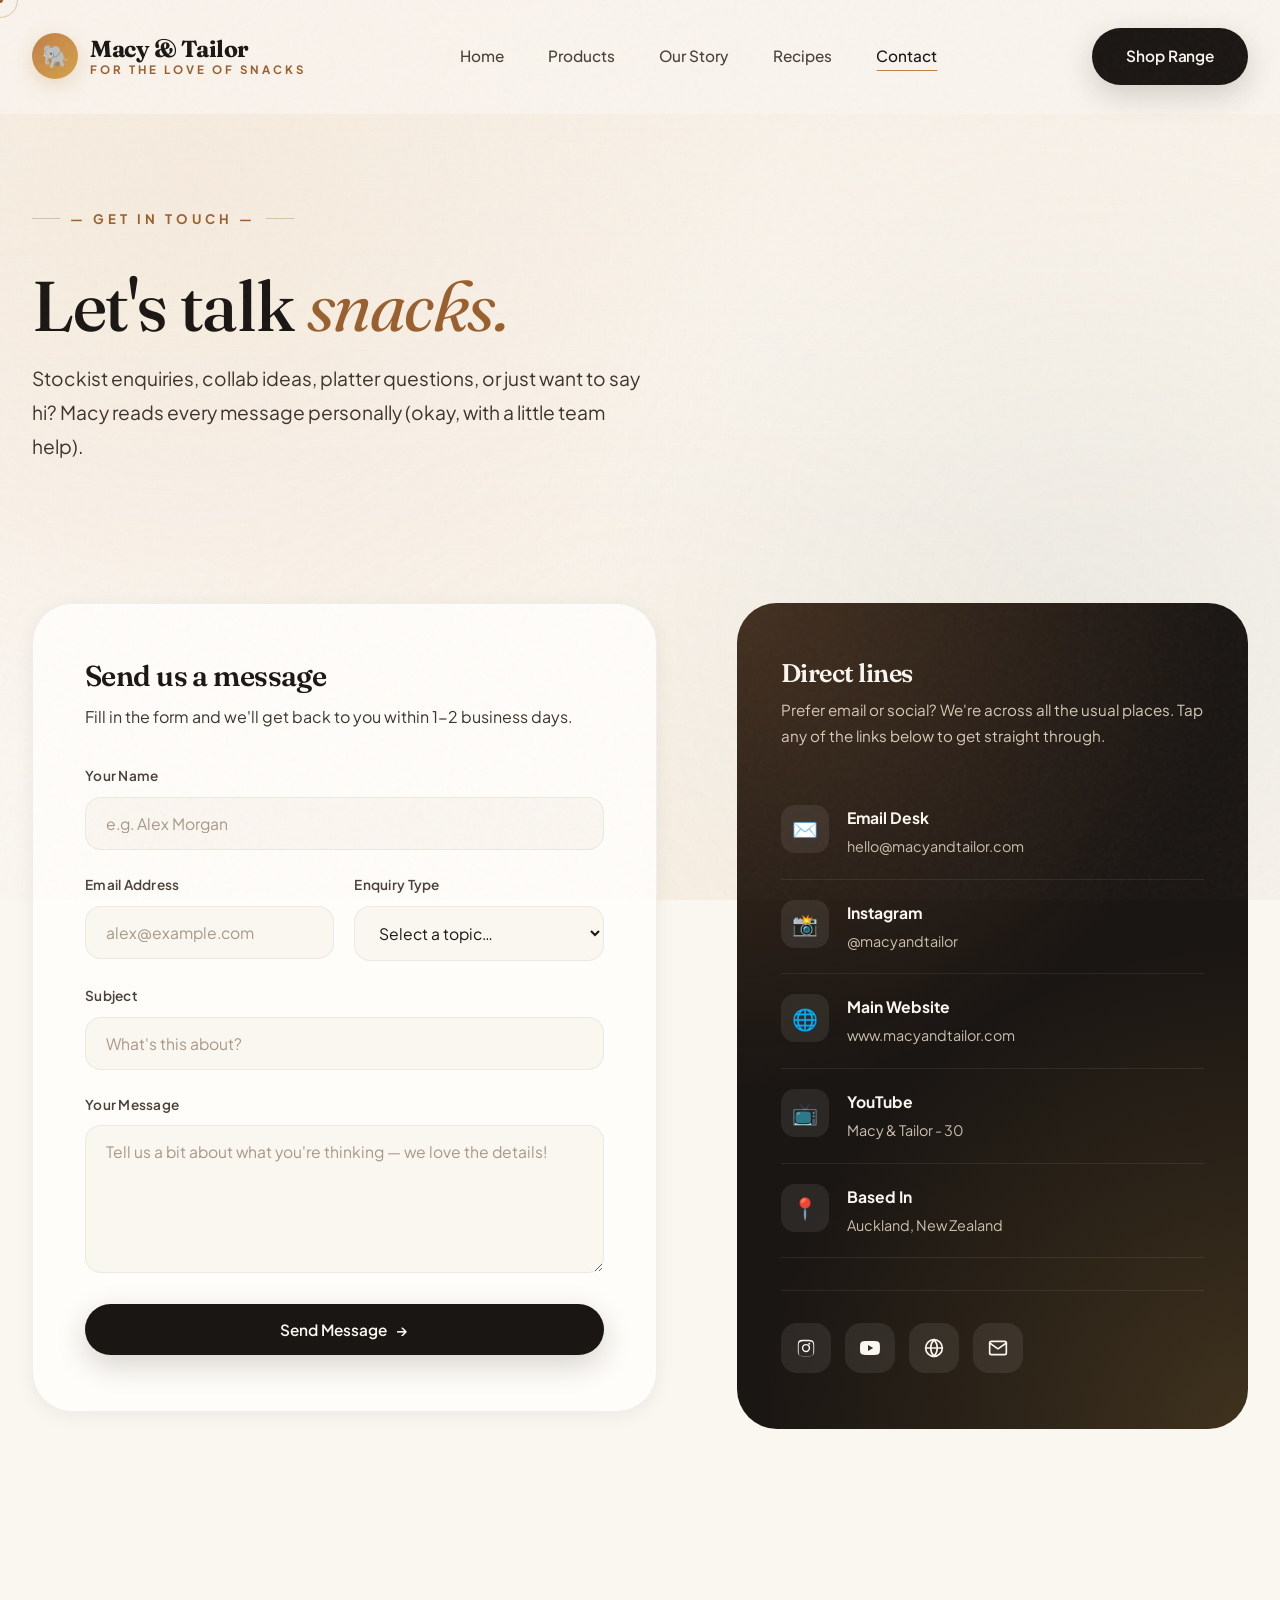
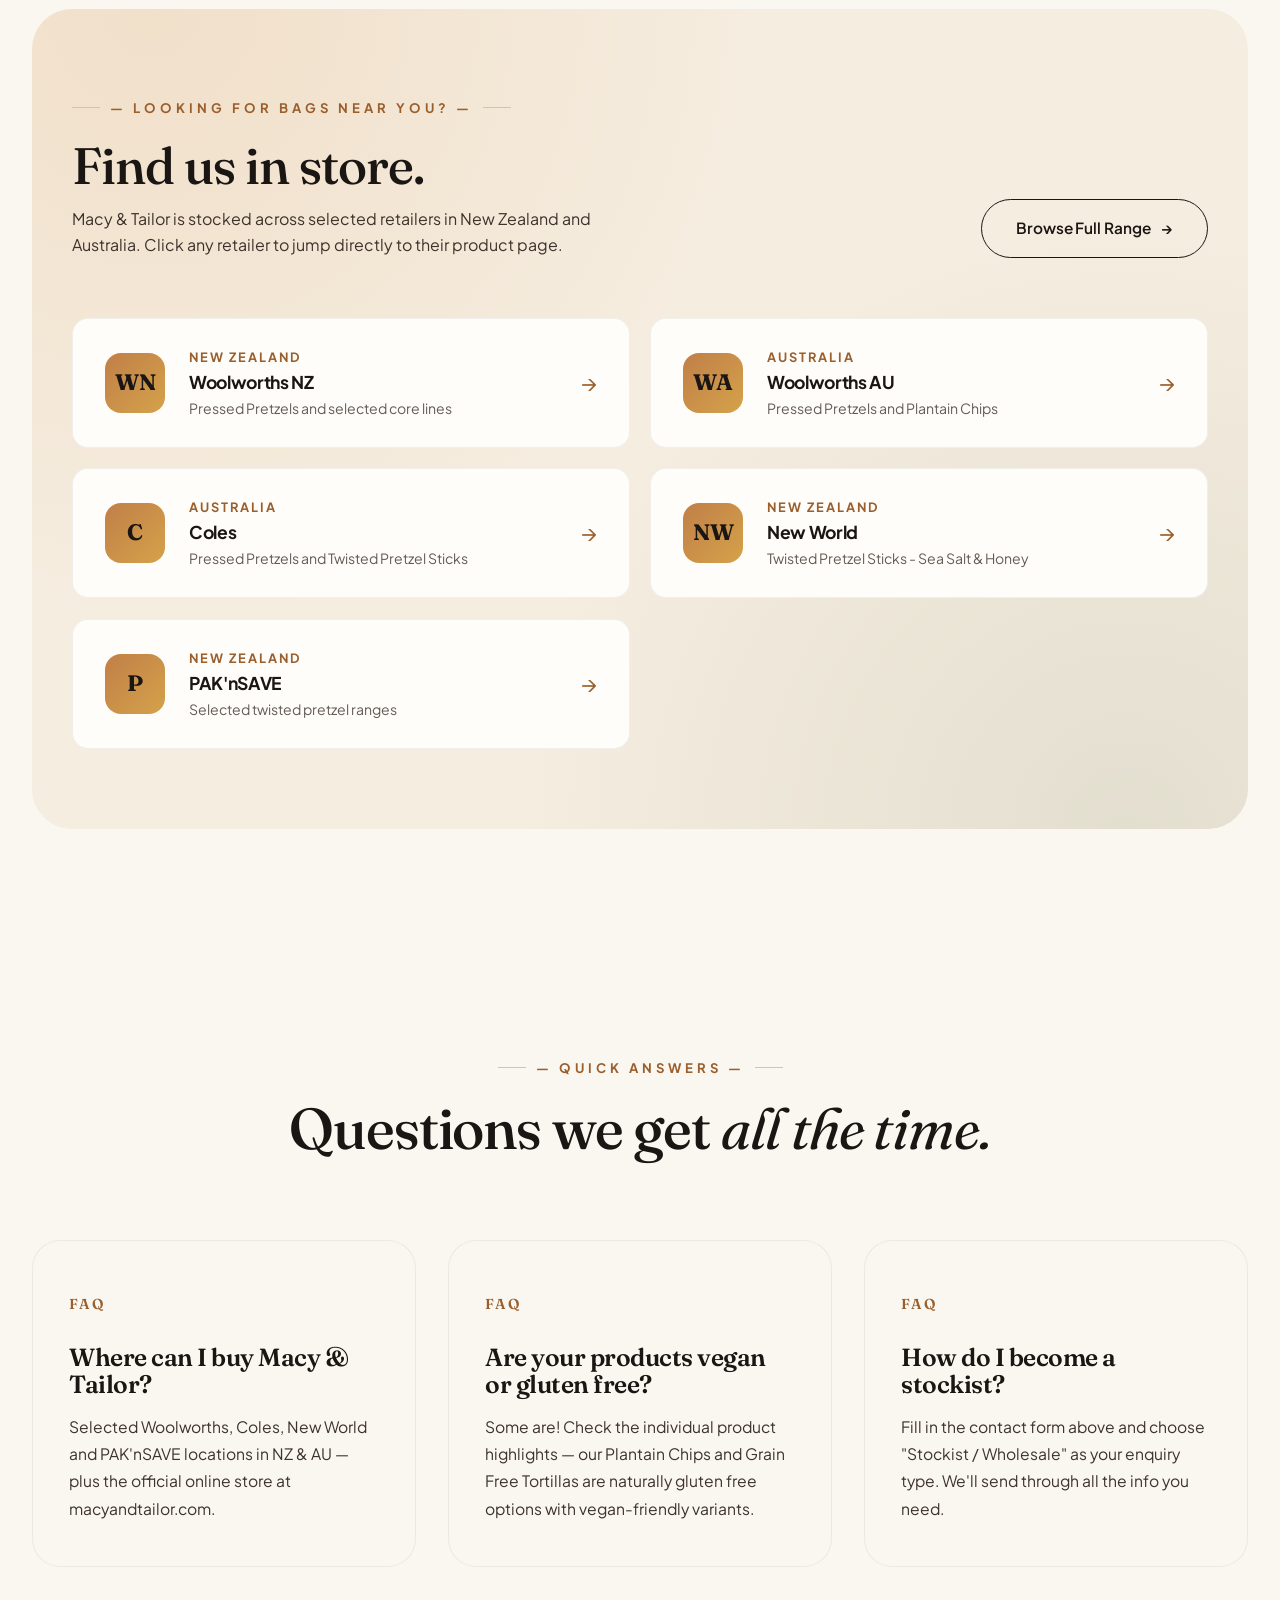
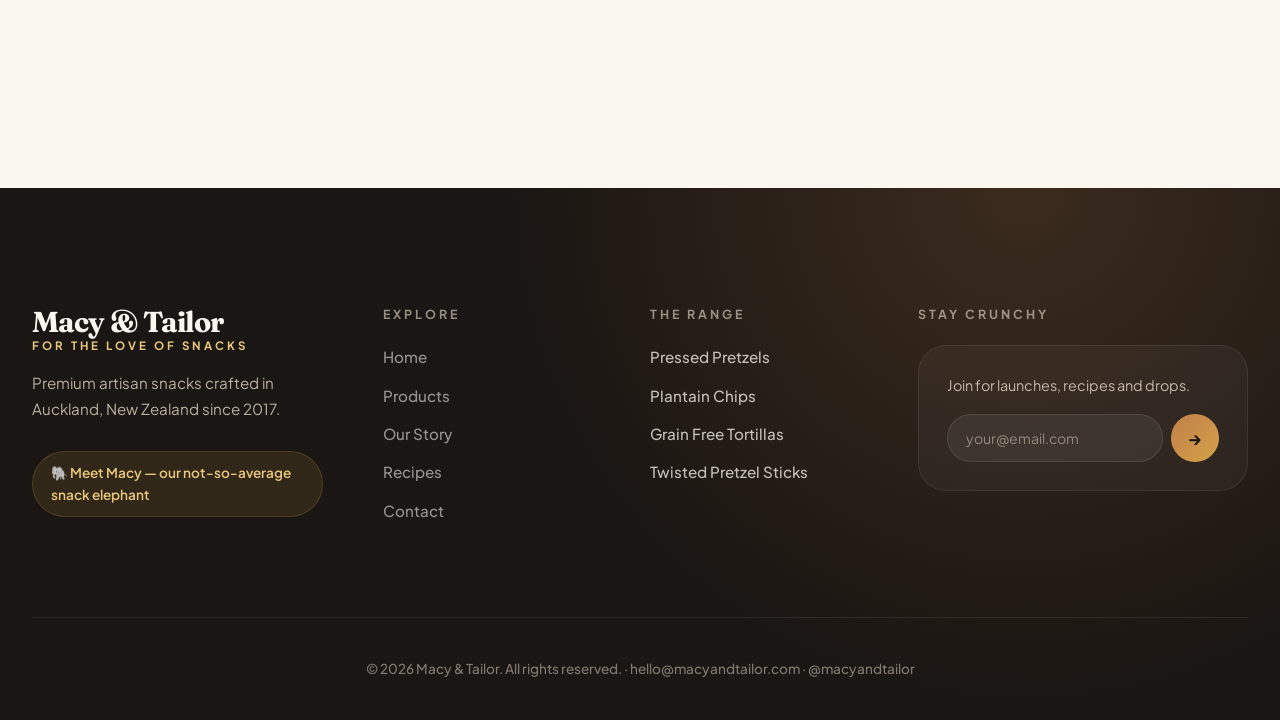
==== contact.html @ 3601b120 "Initial commit: Macy & Tailor website with video sections and mobile responsiveness" ====
<!DOCTYPE html>
<html lang="en">
<head>
  <meta charset="UTF-8">
  <meta name="viewport" content="width=device-width, initial-scale=1.0">
  <title>Contact | Macy & Tailor</title>
  <meta name="description" content="Get in touch with the Macy & Tailor team — enquiries, stockists, collaborations, platters and snack love. hello@macyandtailor.com">
  <link rel="stylesheet" href="index.css">
  <link rel="icon" type="image/svg+xml" href="data:image/svg+xml,%3Csvg xmlns='http://www.w3.org/2000/svg' viewBox='0 0 100 100'%3E%3Ctext y='.9em' font-size='90'%3E🐘%3C/text%3E%3C/svg%3E">
</head>
<body>

  <div class="cursor-dot"></div>
  <div class="cursor-ring"></div>
  <div class="noise-overlay"></div>
  <div class="page-transition-overlay"></div>

  <script src="site-config.js"></script>

  <header>
    <div class="container nav-wrapper">
      <a href="index.html" class="logo-container">
        <div class="logo-mark">🐘</div>
        <div class="brand-name">
          Macy & Tailor
          <span>For the Love of Snacks</span>
        </div>
      </a>
      <ul class="nav-links" id="nav-links">
        <li><a href="index.html">Home</a></li>
        <li><a href="services.html">Products</a></li>
        <li><a href="experience.html">Our Story</a></li>
        <li><a href="gallery.html">Recipes</a></li>
        <li><a href="contact.html" class="active">Contact</a></li>
      </ul>
      <div style="display: flex; gap: 12px; align-items: center;">
        <a href="services.html" class="btn btn-primary">Shop Range</a>
        <button class="mobile-menu-toggle" id="menu-toggle" aria-label="Toggle menu">☰</button>
      </div>
    </div>
  </header>

  <section class="page-banner">
    <div class="container reveal">
      <div class="section-label">— Get in Touch —</div>
      <h1 style="margin-top: 18px;">Let's talk <span class="italic">snacks.</span></h1>
      <p>Stockist enquiries, collab ideas, platter questions, or just want to say hi? Macy reads every message personally (okay, with a little team help).</p>
    </div>
  </section>

  <section class="section" style="padding-top: 40px;">
    <div class="container">
      <div class="contact-grid">
        <!-- Contact Form -->
        <div class="contact-form-wrap reveal">
          <h3>Send us a message</h3>
          <p>Fill in the form and we'll get back to you within 1-2 business days.</p>
          <form id="contact-form" onsubmit="event.preventDefault(); alert('Thanks for reaching out — the Macy & Tailor team will be in touch soon! 🥨'); this.reset();">
            <div class="form-group">
              <label for="c-name">Your Name</label>
              <input type="text" id="c-name" class="form-control" placeholder="e.g. Alex Morgan" required>
            </div>
            <div class="form-row-2col" style="display: grid; grid-template-columns: 1fr 1fr; gap: 20px;">
              <div class="form-group">
                <label for="c-email">Email Address</label>
                <input type="email" id="c-email" class="form-control" placeholder="alex@example.com" required>
              </div>
              <div class="form-group">
                <label for="c-type">Enquiry Type</label>
                <select id="c-type" class="form-control" required>
                  <option value="">Select a topic…</option>
                  <option>General Enquiry</option>
                  <option>Stockist / Wholesale</option>
                  <option>Collaboration & Press</option>
                  <option>Recipe / Content Idea</option>
                  <option>Customer Feedback</option>
                </select>
              </div>
            </div>
            <div class="form-group">
              <label for="c-subject">Subject</label>
              <input type="text" id="c-subject" class="form-control" placeholder="What's this about?">
            </div>
            <div class="form-group">
              <label for="c-message">Your Message</label>
              <textarea id="c-message" class="form-control" rows="6" placeholder="Tell us a bit about what you're thinking — we love the details!"></textarea>
            </div>
            <button type="submit" class="btn btn-primary" style="width: 100%;">
              Send Message
              <span>→</span>
            </button>
          </form>
        </div>

        <!-- Contact Info Card -->
        <div class="contact-info-card reveal reveal-delay-2">
          <h3>Direct lines</h3>
          <p>Prefer email or social? We're across all the usual places. Tap any of the links below to get straight through.</p>

          <div class="info-item">
            <div class="info-icon">✉️</div>
            <div class="info-content">
              <strong>Email Desk</strong>
              <a id="email-link" href="">hello@macyandtailor.com</a>
            </div>
          </div>

          <div class="info-item">
            <div class="info-icon">📸</div>
            <div class="info-content">
              <strong>Instagram</strong>
              <a id="ig-link-2" target="_blank" rel="noopener" href="">@macyandtailor</a>
            </div>
          </div>

          <div class="info-item">
            <div class="info-icon">🌐</div>
            <div class="info-content">
              <strong>Main Website</strong>
              <a id="web-link" target="_blank" rel="noopener" href="">www.macyandtailor.com</a>
            </div>
          </div>

          <div class="info-item">
            <div class="info-icon">📺</div>
            <div class="info-content">
              <strong>YouTube</strong>
              <a id="yt-link" target="_blank" rel="noopener" href="">Macy & Tailor - 30</a>
            </div>
          </div>

          <div class="info-item">
            <div class="info-icon">📍</div>
            <div class="info-content">
              <strong>Based In</strong>
              <span id="location-val">Auckland, New Zealand</span>
            </div>
          </div>

          <div class="social-links">
            <a id="ig-social" target="_blank" rel="noopener" href="" class="social-link" aria-label="Instagram">
              <svg width="20" height="20" viewBox="0 0 24 24" fill="currentColor"><path d="M12 2.2c3.2 0 3.6 0 4.85.07 3.25.15 4.77 1.69 4.92 4.92.06 1.25.07 1.65.07 4.85s0 3.6-.07 4.85c-.15 3.23-1.66 4.77-4.92 4.92-1.25.06-1.65.07-4.85.07s-3.6 0-4.85-.07c-3.26-.15-4.77-1.7-4.92-4.92C2.2 15.6 2.2 15.2 2.2 12s0-3.6.07-4.85c.15-3.23 1.66-4.77 4.92-4.92C8.4 2.2 8.8 2.2 12 2.2zm0 1.8c-3.15 0-3.5.01-4.75.07-2.68.13-3.85 1.29-3.98 3.98C3.2 9.3 3.2 9.65 3.2 12.8c0 3.15.01 3.5.07 4.75.13 2.69 1.3 3.85 3.98 3.98 1.25.06 1.6.07 4.75.07 3.15 0 3.5-.01 4.75-.07 2.68-.13 3.85-1.29 3.98-3.98.06-1.25.07-1.6.07-4.75s-.01-3.5-.07-4.75c-.13-2.69-1.3-3.85-3.98-3.98C15.5 4 15.15 4 12 4zm0 3.05a4.95 4.95 0 1 1 0 9.9 4.95 4.95 0 0 1 0-9.9zm0 8.15a3.2 3.2 0 1 0 0-6.4 3.2 3.2 0 0 0 0 6.4zm5.1-8.32a1.15 1.15 0 1 1-2.3 0 1.15 1.15 0 0 1 2.3 0z"/></svg>
            </a>
            <a id="yt-social" target="_blank" rel="noopener" href="" class="social-link" aria-label="YouTube">
              <svg width="20" height="20" viewBox="0 0 24 24" fill="currentColor"><path d="M23.5 6.2a3 3 0 0 0-2.1-2.1C19.5 3.5 12 3.5 12 3.5s-7.5 0-9.4.6A3 3 0 0 0 .5 6.2C0 8.1 0 12 0 12s0 3.9.5 5.8a3 3 0 0 0 2.1 2.1C4.5 20.5 12 20.5 12 20.5s7.5 0 9.4-.6a3 3 0 0 0 2.1-2.1c.5-1.9.5-5.8.5-5.8s0-3.9-.5-5.8zM9.6 15.6V8.4l6.2 3.6-6.2 3.6z"/></svg>
            </a>
            <a id="web-social" target="_blank" rel="noopener" href="" class="social-link" aria-label="Website">
              <svg width="20" height="20" viewBox="0 0 24 24" fill="none" stroke="currentColor" stroke-width="2" stroke-linecap="round" stroke-linejoin="round"><circle cx="12" cy="12" r="10"/><path d="M2 12h20"/><path d="M12 2a15.3 15.3 0 0 1 4 10 15.3 15.3 0 0 1-4 10 15.3 15.3 0 0 1-4-10 15.3 15.3 0 0 1 4-10z"/></svg>
            </a>
            <a id="email-social" href="" class="social-link" aria-label="Email">
              <svg width="20" height="20" viewBox="0 0 24 24" fill="none" stroke="currentColor" stroke-width="2" stroke-linecap="round" stroke-linejoin="round"><path d="M4 4h16c1.1 0 2 .9 2 2v12c0 1.1-.9 2-2 2H4c-1.1 0-2-.9-2-2V6c0-1.1.9-2 2-2z"/><polyline points="22,6 12,13 2,6"/></svg>
            </a>
          </div>
        </div>
      </div>
    </div>
  </section>

  <!-- Stockists Section -->
  <section class="section" style="padding-top: 40px;">
    <div class="container">
      <div class="products-shell">
        <div class="products-header">
          <div class="reveal">
            <div class="section-label">— Looking for bags near you? —</div>
            <h2>Find us in store.</h2>
            <p style="margin-top: 12px; color: var(--text-body); max-width: 520px;">
              Macy & Tailor is stocked across selected retailers in New Zealand and Australia.
              Click any retailer to jump directly to their product page.
            </p>
          </div>
          <div class="reveal reveal-delay-2">
            <a href="services.html" class="btn btn-secondary">Browse Full Range <span>→</span></a>
          </div>
        </div>
        <div class="stockists-grid" id="contact-stockists" style="grid-template-columns: repeat(2, 1fr);"></div>
      </div>
    </div>
  </section>

  <!-- FAQ Teaser -->
  <section class="section" style="padding-top: 80px;">
    <div class="container">
      <div class="section-header reveal">
        <div class="section-label">— Quick Answers —</div>
        <h2>Questions we get <span class="italic">all the time.</span></h2>
      </div>
      <div class="values-grid">
        <div class="value-card reveal">
          <div class="value-num">FAQ</div>
          <h3>Where can I buy Macy & Tailor?</h3>
          <p>Selected Woolworths, Coles, New World and PAK'nSAVE locations in NZ & AU — plus the official online store at macyandtailor.com.</p>
        </div>
        <div class="value-card reveal reveal-delay-1">
          <div class="value-num">FAQ</div>
          <h3>Are your products vegan or gluten free?</h3>
          <p>Some are! Check the individual product highlights — our Plantain Chips and Grain Free Tortillas are naturally gluten free options with vegan-friendly variants.</p>
        </div>
        <div class="value-card reveal reveal-delay-2">
          <div class="value-num">FAQ</div>
          <h3>How do I become a stockist?</h3>
          <p>Fill in the contact form above and choose "Stockist / Wholesale" as your enquiry type. We'll send through all the info you need.</p>
        </div>
      </div>
    </div>
  </section>

  <!-- Footer -->
  <footer>
    <div class="container">
      <div class="footer-grid">
        <div class="footer-brand">
          <div class="brand-name">Macy & Tailor<span>For the Love of Snacks</span></div>
          <p>Premium artisan snacks crafted in Auckland, New Zealand since 2017.</p>
          <div class="footer-mascot">🐘 Meet Macy — our not-so-average snack elephant</div>
        </div>
        <div class="footer-col">
          <h5>Explore</h5>
          <ul class="footer-links">
            <li><a href="index.html">Home</a></li>
            <li><a href="services.html">Products</a></li>
            <li><a href="experience.html">Our Story</a></li>
            <li><a href="gallery.html">Recipes</a></li>
            <li><a href="contact.html">Contact</a></li>
          </ul>
        </div>
        <div class="footer-col">
          <h5>The Range</h5>
          <ul class="footer-links">
            <li>Pressed Pretzels</li><li>Plantain Chips</li><li>Grain Free Tortillas</li><li>Twisted Pretzel Sticks</li>
          </ul>
        </div>
        <div class="footer-col">
          <h5>Stay Crunchy</h5>
          <div class="newsletter-box">
            <p>Join for launches, recipes and drops.</p>
            <form class="newsletter-form" onsubmit="event.preventDefault(); this.querySelector('.newsletter-input').value=''; alert('Thanks! You are on the list 🥨');">
              <input type="email" class="newsletter-input" placeholder="your@email.com" required>
              <button type="submit" class="newsletter-btn">→</button>
            </form>
          </div>
        </div>
      </div>
      <div class="copyright">© 2026 Macy & Tailor. All rights reserved. · hello@macyandtailor.com · @macyandtailor</div>
    </div>
  </footer>

  <script src="app.js"></script>
  <script src="animations.js"></script>
  <script>
    const C = window.SITE_CONFIG;
    document.getElementById('email-link').href = C.contact.emailLink;
    document.getElementById('email-link').textContent = C.contact.email;
    document.getElementById('email-social').href = C.contact.emailLink;
    document.getElementById('ig-link-2').href = C.contact.instagramLink;
    document.getElementById('ig-link-2').textContent = C.contact.instagramHandle;
    document.getElementById('ig-social').href = C.contact.instagramLink;
    document.getElementById('web-link').href = C.contact.websiteLink;
    document.getElementById('web-link').textContent = C.contact.website;
    document.getElementById('web-social').href = C.contact.websiteLink;
    document.getElementById('yt-link').href = C.contact.youtubeLink;
    document.getElementById('yt-link').textContent = C.contact.youtubeLabel;
    document.getElementById('yt-social').href = C.contact.youtubeLink;
    document.getElementById('location-val').textContent = C.location;

    // CONTACT STOCKISTS
    const cs = document.getElementById('contact-stockists');
    C.stockists.forEach((s, i) => {
      const initials = s.name.split(' ').map(w => w[0]).slice(0, 2).join('');
      cs.insertAdjacentHTML('beforeend', `
        <a href="${s.link}" target="_blank" rel="noopener" class="stockist-card reveal reveal-delay-${(i % 2) + 1}" style="background: #fffdf9; border-color: var(--border-light);">
          <div class="stockist-logo">${initials}</div>
          <div class="stockist-info">
            <div class="stockist-region" style="color: var(--caramel-deep);">${s.region}</div>
            <h4 style="color: var(--charcoal);">${s.name}</h4>
            <div class="stockist-note" style="color: var(--text-body);">${s.note}</div>
          </div>
          <span class="stockist-arrow" style="color: var(--caramel-deep);">→</span>
        </a>
      `);
    });
  </script>
</body>
</html>
---- index.css ----
@import url('https://fonts.googleapis.com/css2?family=Plus+Jakarta+Sans:wght@300;400;500;600;700;800;900&family=Fraunces:ital,opsz,wght@0,9..144,400;0,9..144,500;0,9..144,600;0,9..144,700;0,9..144,800;0,9..144,900;1,9..144,400;1,9..144,500;1,9..144,600&display=swap');

:root {
  --cream: #FAF6F0;
  --cream-warm: #F5EDE0;
  --sand: #E8DCC8;
  --sand-deep: #D4C4A8;
  --charcoal: #1A1613;
  --charcoal-soft: #2C2520;
  --charcoal-muted: #4A4038;
  --caramel: #C17F48;
  --caramel-deep: #9A5F2D;
  --caramel-light: #E5A96E;
  --gold: #D4A24A;
  --gold-soft: #E9C67A;
  --rust: #B35C2E;
  --sage: #7A8B6D;
  --sage-light: #A8B89C;
  --text-main: #1A1613;
  --text-body: #3D332C;
  --text-muted: #7A6B5D;
  --text-light: #A89988;
  --border: rgba(26, 22, 19, 0.1);
  --border-light: rgba(26, 22, 19, 0.06);
  --shadow-soft: 0 4px 20px rgba(26, 22, 19, 0.06);
  --shadow-medium: 0 20px 60px rgba(26, 22, 19, 0.1);
  --shadow-large: 0 40px 100px rgba(26, 22, 19, 0.15);
  --radius-sm: 8px;
  --radius-md: 16px;
  --radius-lg: 28px;
  --radius-xl: 40px;
  --transition-quick: all 0.3s cubic-bezier(0.16, 1, 0.3, 1);
  --transition-smooth: all 0.6s cubic-bezier(0.16, 1, 0.3, 1);
  --transition-slow: all 1s cubic-bezier(0.16, 1, 0.3, 1);
}

* {
  margin: 0;
  padding: 0;
  box-sizing: border-box;
  font-family: 'Plus Jakarta Sans', sans-serif;
  -webkit-font-smoothing: antialiased;
  -moz-osx-font-smoothing: grayscale;
}

html {
  scroll-behavior: smooth;
}

body {
  background-color: var(--cream);
  color: var(--text-main);
  line-height: 1.6;
  overflow-x: hidden;
  cursor: default;
}

body::before {
  content: '';
  position: fixed;
  top: 0;
  left: 0;
  width: 100%;
  height: 100%;
  background-image:
    radial-gradient(circle at 15% 20%, rgba(225, 169, 110, 0.15) 0%, transparent 45%),
    radial-gradient(circle at 85% 70%, rgba(122, 139, 109, 0.1) 0%, transparent 40%),
    radial-gradient(circle at 50% 100%, rgba(212, 162, 74, 0.08) 0%, transparent 50%);
  pointer-events: none;
  z-index: 0;
}

h1, h2, h3, h4, h5, .display-font {
  font-family: 'Fraunces', serif;
  font-weight: 600;
  letter-spacing: -0.02em;
  line-height: 1.1;
  color: var(--charcoal);
}

.italic {
  font-style: italic;
  font-family: 'Fraunces', serif;
  font-weight: 400;
}

/* Custom Cursor */
.cursor-dot,
.cursor-ring {
  position: fixed;
  top: 0;
  left: 0;
  pointer-events: none;
  z-index: 9999;
  border-radius: 50%;
  transform: translate(-50%, -50%);
}

.cursor-dot {
  width: 6px;
  height: 6px;
  background: var(--caramel-deep);
  transition: transform 0.15s ease-out, width 0.2s, height 0.2s, opacity 0.2s;
}

.cursor-ring {
  width: 36px;
  height: 36px;
  border: 1.5px solid rgba(193, 127, 72, 0.4);
  transition: transform 0.25s cubic-bezier(0.16, 1, 0.3, 1), width 0.3s, height 0.3s, border-color 0.3s, background 0.3s;
}

.cursor-ring.hovering {
  width: 60px;
  height: 60px;
  border-color: var(--caramel);
  background: rgba(193, 127, 72, 0.08);
}

.cursor-dot.hovering {
  width: 0;
  height: 0;
  opacity: 0;
}

.cursor-ring.pressing {
  width: 26px;
  height: 26px;
  border-color: var(--caramel-deep);
  background: rgba(154, 95, 45, 0.18);
  transform: translate(-50%, -50%) scale(0.85);
}

/* Noise Texture Overlay */
.noise-overlay {
  position: fixed;
  top: 0;
  left: 0;
  width: 100%;
  height: 100%;
  pointer-events: none;
  z-index: 9998;
  opacity: 0.035;
  background-image: url("data:image/svg+xml,%3Csvg viewBox='0 0 200 200' xmlns='http://www.w3.org/2000/svg'%3E%3Cfilter id='n'%3E%3CfeTurbulence type='fractalNoise' baseFrequency='0.9' numOctaves='3' stitchTiles='stitch'/%3E%3C/filter%3E%3Crect width='100%25' height='100%25' filter='url(%23n)'/%3E%3C/svg%3E");
}

/* Grain animation on scroll background */
.grain-bg {
  position: fixed;
  inset: 0;
  z-index: 0;
  pointer-events: none;
  opacity: 0.04;
}

/* Container */
.container {
  max-width: 1320px;
  margin: 0 auto;
  padding: 0 32px;
  position: relative;
  z-index: 2;
}

/* Page Transition Overlay */
.page-transition-overlay {
  position: fixed;
  inset: 0;
  background: var(--charcoal);
  z-index: 10000;
  transform: translateY(0);
  transition: transform 0.55s cubic-bezier(0.76, 0, 0.24, 1);
  transform-origin: bottom;
  pointer-events: none;
}

body.page-loaded .page-transition-overlay {
  transform: translateY(-100%);
}

/* ========== HEADER & NAV ========== */
header {
  position: fixed;
  top: 0;
  left: 0;
  width: 100%;
  z-index: 1000;
  transition: var(--transition-smooth);
  padding: 28px 0;
  background: rgba(250, 246, 240, 0.72);
  backdrop-filter: blur(20px);
  -webkit-backdrop-filter: blur(20px);
  border-bottom: 1px solid transparent;
}

header.scrolled {
  padding: 16px 0;
  background: rgba(250, 246, 240, 0.92);
  border-bottom: 1px solid var(--border-light);
  box-shadow: 0 10px 40px rgba(26, 22, 19, 0.06);
}

.nav-wrapper {
  display: flex;
  justify-content: space-between;
  align-items: center;
}

.logo-container {
  display: flex;
  align-items: center;
  gap: 12px;
  text-decoration: none;
  position: relative;
}

.logo-mark {
  width: 46px;
  height: 46px;
  border-radius: 50%;
  background: linear-gradient(135deg, var(--caramel) 0%, var(--gold) 100%);
  display: flex;
  align-items: center;
  justify-content: center;
  font-size: 22px;
  font-weight: 800;
  color: var(--cream);
  font-family: 'Fraunces', serif;
  box-shadow: 0 6px 20px rgba(193, 127, 72, 0.25);
  transition: var(--transition-smooth);
  position: relative;
  overflow: hidden;
}

.logo-mark::after {
  content: '';
  position: absolute;
  inset: 0;
  background: linear-gradient(135deg, transparent 0%, rgba(255,255,255,0.3) 50%, transparent 100%);
  transform: translateX(-100%);
  transition: transform 0.6s ease;
}

.logo-container:hover .logo-mark {
  transform: rotate(-8deg) scale(1.08);
  box-shadow: 0 10px 30px rgba(193, 127, 72, 0.35);
}

.logo-container:hover .logo-mark::after {
  transform: translateX(100%);
}

.brand-name {
  font-family: 'Fraunces', serif;
  font-size: 1.45rem;
  font-weight: 700;
  color: var(--charcoal);
  line-height: 1;
  letter-spacing: -0.02em;
}

.brand-name span {
  display: block;
  font-size: 0.72rem;
  font-weight: 700;
  letter-spacing: 3px;
  text-transform: uppercase;
  color: var(--caramel-deep);
  font-family: 'Plus Jakarta Sans', sans-serif;
  margin-top: 4px;
}

.nav-links {
  display: flex;
  gap: 44px;
  list-style: none;
  align-items: center;
}

.nav-links a {
  text-decoration: none;
  color: var(--charcoal-muted);
  font-weight: 500;
  font-size: 0.96rem;
  position: relative;
  transition: var(--transition-quick);
  padding: 8px 0;
}

.nav-links a::before {
  content: '';
  position: absolute;
  bottom: 2px;
  left: 50%;
  transform: translateX(-50%);
  width: 0;
  height: 1.5px;
  background: var(--caramel);
  transition: var(--transition-smooth);
  border-radius: 2px;
}

.nav-links a:hover, .nav-links a.active {
  color: var(--charcoal);
}

.nav-links a:hover::before, .nav-links a.active::before {
  width: 100%;
}

.mobile-menu-toggle {
  display: none;
  background: none;
  border: none;
  font-size: 1.6rem;
  cursor: pointer;
  color: var(--charcoal);
  padding: 8px;
  width: 44px;
  height: 44px;
  align-items: center;
  justify-content: center;
  border-radius: 12px;
  transition: var(--transition-quick);
}

.mobile-menu-toggle:hover {
  background: var(--cream-warm);
}

/* ========== BUTTONS ========== */
.btn {
  display: inline-flex;
  align-items: center;
  justify-content: center;
  gap: 10px;
  padding: 16px 34px;
  font-weight: 600;
  border-radius: 100px;
  cursor: pointer;
  border: none;
  transition: var(--transition-smooth);
  text-decoration: none;
  font-size: 0.96rem;
  position: relative;
  overflow: hidden;
  letter-spacing: -0.005em;
  will-change: transform;
}

.btn-primary {
  background: var(--charcoal);
  color: var(--cream);
  box-shadow: 0 10px 30px rgba(26, 22, 19, 0.18);
}

.btn-primary::before {
  content: '';
  position: absolute;
  inset: 0;
  background: linear-gradient(135deg, var(--caramel-deep) 0%, var(--caramel) 100%);
  opacity: 0;
  transition: opacity 0.4s ease;
}

.btn-primary > * {
  position: relative;
  z-index: 1;
}

.btn-primary:hover {
  transform: translateY(-3px);
  box-shadow: 0 16px 44px rgba(154, 95, 45, 0.25);
}

.btn-primary:hover::before {
  opacity: 1;
}

.btn-secondary {
  background: transparent;
  color: var(--charcoal);
  border: 1.5px solid var(--charcoal);
}

.btn-secondary:hover {
  background: var(--charcoal);
  color: var(--cream);
  transform: translateY(-3px);
  box-shadow: 0 16px 44px rgba(26, 22, 19, 0.15);
}

.btn-ghost {
  background: transparent;
  color: var(--charcoal);
  padding: 16px 20px;
}

.btn-ghost:hover {
  color: var(--caramel-deep);
  transform: translateX(4px);
}

.btn-ghost svg {
  transition: var(--transition-smooth);
}

.btn-ghost:hover svg {
  transform: translateX(6px);
}

/* ========== HERO SECTION ========== */
.hero {
  padding: 180px 0 100px;
  min-height: 100vh;
  display: flex;
  align-items: center;
  position: relative;
  z-index: 2;
  overflow: hidden;
}

.hero-grid {
  display: grid;
  grid-template-columns: 1.05fr 0.95fr;
  gap: 80px;
  align-items: center;
}

.eyebrow {
  display: inline-flex;
  align-items: center;
  gap: 10px;
  padding: 8px 20px 8px 10px;
  background: var(--cream-warm);
  color: var(--caramel-deep);
  border-radius: 100px;
  font-size: 0.82rem;
  font-weight: 600;
  margin-bottom: 32px;
  border: 1px solid rgba(193, 127, 72, 0.15);
  letter-spacing: 0.02em;
}

.eyebrow::before {
  content: '🥨';
  width: 26px;
  height: 26px;
  border-radius: 50%;
  background: linear-gradient(135deg, var(--caramel), var(--gold));
  display: flex;
  align-items: center;
  justify-content: center;
  color: var(--cream);
  font-size: 12px;
  flex-shrink: 0;
}

.hero-title {
  font-size: clamp(3rem, 6.2vw, 5.2rem);
  line-height: 1.03;
  font-weight: 500;
  margin-bottom: 28px;
  color: var(--charcoal);
}

.hero-title .word {
  display: inline-block;
  opacity: 0;
  transform: translateY(60%);
  transition: opacity 0.9s cubic-bezier(0.16, 1, 0.3, 1), transform 0.9s cubic-bezier(0.16, 1, 0.3, 1);
}

.hero-title .word.in,
.hero-title.revealed .word {
  opacity: 1;
  transform: translateY(0);
}

.hero-title .highlight {
  font-style: italic;
  font-weight: 400;
  color: var(--caramel-deep);
  position: relative;
  display: inline-block;
}

.hero-title .highlight::after {
  content: '';
  position: absolute;
  bottom: 4px;
  left: 0;
  width: 100%;
  height: 10px;
  background: linear-gradient(180deg, transparent 40%, rgba(212, 162, 74, 0.35) 40%);
  z-index: -1;
  border-radius: 4px;
}

.hero-desc {
  font-size: 1.15rem;
  color: var(--text-body);
  margin-bottom: 44px;
  max-width: 520px;
  line-height: 1.7;
  opacity: 0;
  transform: translateY(30px);
  transition: opacity 0.8s cubic-bezier(0.16, 1, 0.3, 1) 0.6s, transform 0.8s cubic-bezier(0.16, 1, 0.3, 1) 0.6s;
}

.hero-content.revealed .hero-desc {
  opacity: 1;
  transform: translateY(0);
}

.hero-cta-group {
  display: flex;
  gap: 16px;
  flex-wrap: wrap;
  margin-bottom: 56px;
  opacity: 0;
  transform: translateY(30px);
  transition: opacity 0.8s cubic-bezier(0.16, 1, 0.3, 1) 0.8s, transform 0.8s cubic-bezier(0.16, 1, 0.3, 1) 0.8s;
}

.hero-content.revealed .hero-cta-group {
  opacity: 1;
  transform: translateY(0);
}

.hero-stats {
  display: flex;
  gap: 48px;
  opacity: 0;
  transform: translateY(30px);
  transition: opacity 0.8s cubic-bezier(0.16, 1, 0.3, 1) 1s, transform 0.8s cubic-bezier(0.16, 1, 0.3, 1) 1s;
}

.hero-content.revealed .hero-stats {
  opacity: 1;
  transform: translateY(0);
}

.hero-stat h3 {
  font-size: 2.4rem;
  font-weight: 700;
  font-family: 'Fraunces', serif;
  color: var(--charcoal);
  letter-spacing: -0.02em;
  line-height: 1;
  margin-bottom: 6px;
}

.hero-stat p {
  font-size: 0.85rem;
  color: var(--text-muted);
  font-weight: 500;
  letter-spacing: 0.01em;
}

.hero-visual {
  position: relative;
  perspective: 1500px;
}

.hero-image-wrap {
  position: relative;
  border-radius: var(--radius-xl);
  overflow: hidden;
  box-shadow: var(--shadow-large);
  transform-style: preserve-3d;
  transform: rotateY(-6deg) rotateX(4deg);
  transition: transform 0.8s cubic-bezier(0.16, 1, 0.3, 1);
  aspect-ratio: 4 / 5;
}

.hero-image-wrap:hover {
  transform: rotateY(0deg) rotateX(0deg) scale(1.02);
}

.hero-image-wrap img {
  width: 100%;
  height: 100%;
  object-fit: cover;
  display: block;
  transition: transform 1.2s cubic-bezier(0.16, 1, 0.3, 1);
}

.hero-image-wrap:hover img {
  transform: scale(1.08);
}

.hero-image-wrap::after {
  content: '';
  position: absolute;
  inset: 0;
  background: linear-gradient(180deg, transparent 50%, rgba(26, 22, 19, 0.18) 100%);
  pointer-events: none;
}

.hero-float-card {
  position: absolute;
  background: rgba(250, 246, 240, 0.92);
  backdrop-filter: blur(16px);
  -webkit-backdrop-filter: blur(16px);
  border-radius: var(--radius-lg);
  padding: 20px 22px;
  box-shadow: 0 24px 60px rgba(26, 22, 19, 0.14);
  border: 1px solid rgba(255, 255, 255, 0.6);
}

.hero-float-card.card-1 {
  top: -28px;
  left: -36px;
  animation: float-y 6s ease-in-out infinite;
}

.hero-float-card.card-2 {
  bottom: 40px;
  right: -28px;
  animation: float-y 7s ease-in-out infinite 1.5s;
}

.hero-float-card.card-3 {
  top: 42%;
  left: -50px;
  animation: float-y 5.5s ease-in-out infinite 0.8s;
}

@keyframes float-y {
  0%, 100% { transform: translateY(0); }
  50% { transform: translateY(-14px); }
}

.float-card-title {
  font-family: 'Fraunces', serif;
  font-weight: 600;
  font-size: 1rem;
  color: var(--charcoal);
  margin-bottom: 4px;
}

.float-card-sub {
  font-size: 0.82rem;
  color: var(--text-muted);
  font-weight: 500;
}

.float-card-accent {
  display: inline-flex;
  align-items: center;
  gap: 6px;
  padding: 4px 12px;
  background: var(--cream-warm);
  border-radius: 100px;
  font-size: 0.72rem;
  font-weight: 700;
  color: var(--caramel-deep);
  letter-spacing: 0.04em;
  margin-top: 10px;
}

.float-emoji {
  font-size: 1.8rem;
  display: block;
  margin-bottom: 6px;
}

/* Marquee ticker */
.marquee-wrap {
  overflow: hidden;
  padding: 44px 0;
  border-top: 1px solid var(--border-light);
  border-bottom: 1px solid var(--border-light);
  margin-top: 60px;
  background: rgba(250, 246, 240, 0.5);
}

.marquee-track {
  display: flex;
  gap: 80px;
  white-space: nowrap;
  animation: marquee 35s linear infinite;
}

.marquee-item {
  display: inline-flex;
  align-items: center;
  gap: 16px;
  font-family: 'Fraunces', serif;
  font-size: 1.7rem;
  font-weight: 500;
  color: var(--charcoal-muted);
  opacity: 0.75;
}

.marquee-item .dot {
  width: 8px;
  height: 8px;
  background: var(--caramel);
  border-radius: 50%;
}

@keyframes marquee {
  0% { transform: translateX(0); }
  100% { transform: translateX(-50%); }
}

/* ========== SECTIONS ========== */
.section {
  padding: 140px 0;
  position: relative;
  z-index: 2;
}

.section-header {
  max-width: 820px;
  margin: 0 auto 80px;
  text-align: center;
}

.section-label {
  display: inline-flex;
  align-items: center;
  gap: 10px;
  font-size: 0.82rem;
  font-weight: 700;
  letter-spacing: 4px;
  text-transform: uppercase;
  color: var(--caramel-deep);
  margin-bottom: 20px;
}

.section-label::before,
.section-label::after {
  content: '';
  width: 28px;
  height: 1px;
  background: var(--sand-deep);
}

.section-header h2 {
  font-size: clamp(2.4rem, 4.5vw, 3.8rem);
  font-weight: 500;
  line-height: 1.08;
  color: var(--charcoal);
  margin-bottom: 20px;
}

.section-header p {
  font-size: 1.1rem;
  color: var(--text-body);
  line-height: 1.75;
  max-width: 620px;
  margin: 0 auto;
}

/* ========== REVEAL ANIMATIONS ========== */
.reveal {
  opacity: 0;
  transform: translateY(60px);
  transition: opacity 0.9s cubic-bezier(0.16, 1, 0.3, 1), transform 0.9s cubic-bezier(0.16, 1, 0.3, 1);
  will-change: opacity, transform;
}

.reveal.active {
  opacity: 1;
  transform: translateY(0);
}

.reveal-delay-1 { transition-delay: 0.12s; }
.reveal-delay-2 { transition-delay: 0.24s; }
.reveal-delay-3 { transition-delay: 0.36s; }
.reveal-delay-4 { transition-delay: 0.48s; }
.reveal-delay-5 { transition-delay: 0.6s; }

/* Word reveal inside any heading */
.word-reveal .word {
  display: inline-block;
  opacity: 0;
  transform: translateY(100%);
  transition: opacity 0.6s cubic-bezier(0.16, 1, 0.3, 1), transform 0.7s cubic-bezier(0.16, 1, 0.3, 1);
}

.word-reveal.revealed .word {
  opacity: 1;
  transform: translateY(0);
}

.word-reveal.revealed .word:nth-child(1) { transition-delay: 0.00s; }
.word-reveal.revealed .word:nth-child(2) { transition-delay: 0.05s; }
.word-reveal.revealed .word:nth-child(3) { transition-delay: 0.10s; }
.word-reveal.revealed .word:nth-child(4) { transition-delay: 0.15s; }
.word-reveal.revealed .word:nth-child(5) { transition-delay: 0.20s; }
.word-reveal.revealed .word:nth-child(6) { transition-delay: 0.25s; }
.word-reveal.revealed .word:nth-child(7) { transition-delay: 0.30s; }
.word-reveal.revealed .word:nth-child(8) { transition-delay: 0.35s; }
.word-reveal.revealed .word:nth-child(9) { transition-delay: 0.40s; }
.word-reveal.revealed .word:nth-child(10) { transition-delay: 0.45s; }
.word-reveal.revealed .word:nth-child(11) { transition-delay: 0.50s; }
.word-reveal.revealed .word:nth-child(12) { transition-delay: 0.55s; }

/* ========== VALUES / BRAND PILLARS ========== */
.values-grid {
  display: grid;
  grid-template-columns: repeat(3, 1fr);
  gap: 32px;
}

.value-card {
  position: relative;
  padding: 52px 36px 44px;
  background: var(--cream);
  border-radius: var(--radius-lg);
  border: 1px solid var(--border-light);
  transition: var(--transition-smooth);
  overflow: hidden;
}

.value-card::before {
  content: '';
  position: absolute;
  top: 0;
  left: 0;
  width: 100%;
  height: 4px;
  background: linear-gradient(90deg, var(--caramel), var(--gold));
  transform: scaleX(0);
  transform-origin: left;
  transition: transform 0.6s cubic-bezier(0.16, 1, 0.3, 1);
}

.value-card:hover {
  transform: translateY(-10px);
  box-shadow: var(--shadow-medium);
  border-color: var(--sand-deep);
  background: #fffdf9;
}

.value-card:hover::before {
  transform: scaleX(1);
}

.value-num {
  font-family: 'Fraunces', serif;
  font-size: 0.9rem;
  font-weight: 600;
  color: var(--caramel-deep);
  letter-spacing: 2px;
  margin-bottom: 28px;
}

.value-icon {
  width: 60px;
  height: 60px;
  border-radius: 18px;
  background: linear-gradient(135deg, var(--cream-warm), var(--sand));
  display: flex;
  align-items: center;
  justify-content: center;
  font-size: 28px;
  margin-bottom: 28px;
  transition: var(--transition-smooth);
}

.value-card:hover .value-icon {
  transform: rotate(-6deg) scale(1.1);
  background: linear-gradient(135deg, var(--caramel-light), var(--gold-soft));
}

.value-card h3 {
  font-size: 1.55rem;
  font-weight: 600;
  margin-bottom: 14px;
  color: var(--charcoal);
}

.value-card p {
  font-size: 0.98rem;
  color: var(--text-body);
  line-height: 1.75;
}

/* ========== PRODUCTS SHOWCASE ========== */
.products-shell {
  background: var(--cream-warm);
  border-radius: var(--radius-xl);
  padding: 80px 40px;
  position: relative;
  overflow: hidden;
}

.products-shell::before {
  content: '';
  position: absolute;
  inset: 0;
  background:
    radial-gradient(circle at 10% 0%, rgba(225, 169, 110, 0.2), transparent 45%),
    radial-gradient(circle at 90% 100%, rgba(122, 139, 109, 0.15), transparent 45%);
  pointer-events: none;
}

.products-header {
  display: flex;
  justify-content: space-between;
  align-items: flex-end;
  margin-bottom: 60px;
  position: relative;
}

.products-header h2 {
  font-size: clamp(2.2rem, 4vw, 3.2rem);
  font-weight: 500;
  max-width: 560px;
  line-height: 1.1;
}

.family-tabs {
  display: flex;
  gap: 8px;
  flex-wrap: wrap;
}

.family-tab {
  padding: 10px 22px;
  border-radius: 100px;
  background: rgba(255, 255, 255, 0.5);
  border: 1px solid var(--border-light);
  font-weight: 600;
  font-size: 0.88rem;
  color: var(--charcoal-muted);
  cursor: pointer;
  transition: var(--transition-quick);
  white-space: nowrap;
}

.family-tab:hover {
  background: #fff;
  color: var(--charcoal);
}

.family-tab.active {
  background: var(--charcoal);
  color: var(--cream);
  border-color: var(--charcoal);
  box-shadow: 0 8px 24px rgba(26, 22, 19, 0.2);
}

.products-grid {
  display: grid;
  grid-template-columns: repeat(3, 1fr);
  gap: 28px;
  position: relative;
}

.product-card {
  position: relative;
  background: #fffdf9;
  border-radius: var(--radius-lg);
  overflow: hidden;
  border: 1px solid var(--border-light);
  transition: var(--transition-smooth);
  cursor: pointer;
  will-change: transform;
}

.product-card:hover {
  transform: translateY(-14px);
  box-shadow: 0 40px 80px rgba(26, 22, 19, 0.14);
  border-color: var(--sand-deep);
}

.product-img-wrap {
  position: relative;
  aspect-ratio: 1 / 1;
  background: linear-gradient(135deg, var(--cream-warm), var(--sand));
  overflow: hidden;
  padding: 36px;
}

.product-img-wrap img {
  width: 100%;
  height: 100%;
  object-fit: contain;
  transition: transform 0.9s cubic-bezier(0.16, 1, 0.3, 1);
  filter: drop-shadow(0 20px 30px rgba(26, 22, 19, 0.1));
}

.product-card:hover .product-img-wrap img {
  transform: scale(1.08) rotate(3deg);
}

.product-family-tag {
  position: absolute;
  top: 18px;
  left: 18px;
  padding: 6px 14px;
  background: rgba(255, 255, 255, 0.9);
  backdrop-filter: blur(10px);
  border-radius: 100px;
  font-size: 0.72rem;
  font-weight: 700;
  letter-spacing: 1px;
  text-transform: uppercase;
  color: var(--caramel-deep);
}

.product-info {
  padding: 24px 24px 28px;
}

.product-pack {
  display: inline-flex;
  font-size: 0.75rem;
  font-weight: 700;
  letter-spacing: 1.5px;
  text-transform: uppercase;
  color: var(--sage);
  margin-bottom: 8px;
}

.product-info h3 {
  font-size: 1.3rem;
  font-weight: 600;
  color: var(--charcoal);
  margin-bottom: 10px;
}

.product-info > p {
  font-size: 0.92rem;
  color: var(--text-body);
  line-height: 1.65;
  margin-bottom: 18px;
}

.product-highlights {
  display: flex;
  flex-wrap: wrap;
  gap: 6px;
  margin-bottom: 18px;
}

.product-highlights span {
  padding: 5px 12px;
  background: var(--cream-warm);
  border-radius: 100px;
  font-size: 0.74rem;
  font-weight: 600;
  color: var(--charcoal-muted);
}

.product-availability {
  padding-top: 14px;
  border-top: 1px solid var(--border-light);
  font-size: 0.82rem;
  color: var(--text-muted);
  font-weight: 500;
  display: flex;
  justify-content: space-between;
  align-items: center;
}

.product-link {
  color: var(--caramel-deep);
  font-weight: 700;
  text-decoration: none;
  display: inline-flex;
  align-items: center;
  gap: 6px;
  transition: var(--transition-quick);
}

.product-link:hover {
  gap: 10px;
}

/* ========== STORY / TIMELINE ========== */
.timeline-grid {
  display: grid;
  grid-template-columns: 0.9fr 1.1fr;
  gap: 80px;
  align-items: start;
}

.story-image-wrap {
  position: sticky;
  top: 140px;
  border-radius: var(--radius-xl);
  overflow: hidden;
  box-shadow: var(--shadow-large);
  aspect-ratio: 4 / 5;
}

.story-image-wrap img {
  width: 100%;
  height: 100%;
  object-fit: cover;
  display: block;
}

.timeline-list {
  position: relative;
  padding-left: 48px;
}

.timeline-list::before {
  content: '';
  position: absolute;
  left: 12px;
  top: 8px;
  bottom: 8px;
  width: 1px;
  background: linear-gradient(180deg, var(--sand-deep), transparent);
}

.timeline-item {
  position: relative;
  padding-bottom: 56px;
  opacity: 0;
  transform: translateX(-40px);
  transition: opacity 0.8s cubic-bezier(0.16, 1, 0.3, 1), transform 0.8s cubic-bezier(0.16, 1, 0.3, 1);
}

.timeline-item.active {
  opacity: 1;
  transform: translateX(0);
}

.timeline-item:last-child {
  padding-bottom: 0;
}

.timeline-item::before {
  content: '';
  position: absolute;
  left: -48px;
  top: 8px;
  width: 24px;
  height: 24px;
  border-radius: 50%;
  background: var(--cream);
  border: 2px solid var(--caramel);
  box-shadow: 0 0 0 6px var(--cream-warm);
  transition: var(--transition-smooth);
}

.timeline-item.active::before {
  background: var(--caramel);
  box-shadow: 0 0 0 6px var(--cream-warm), 0 0 20px var(--caramel-light);
}

.timeline-year {
  font-family: 'Fraunces', serif;
  font-size: 1.1rem;
  font-weight: 700;
  color: var(--caramel-deep);
  letter-spacing: 2px;
  margin-bottom: 10px;
}

.timeline-item h3 {
  font-size: 1.6rem;
  font-weight: 600;
  color: var(--charcoal);
  margin-bottom: 12px;
}

.timeline-item p {
  font-size: 1rem;
  color: var(--text-body);
  line-height: 1.75;
}

/* ========== RECIPES ========== */
.recipes-grid {
  display: grid;
  grid-template-columns: repeat(3, 1fr);
  gap: 28px;
}

.recipe-card {
  position: relative;
  border-radius: var(--radius-lg);
  overflow: hidden;
  background: #fffdf9;
  border: 1px solid var(--border-light);
  transition: var(--transition-smooth);
  display: flex;
  flex-direction: column;
}

.recipe-card:hover {
  transform: translateY(-10px);
  box-shadow: var(--shadow-medium);
}

.recipe-img-wrap {
  position: relative;
  aspect-ratio: 4 / 3;
  overflow: hidden;
}

.recipe-img-wrap img {
  width: 100%;
  height: 100%;
  object-fit: cover;
  display: block;
  transition: transform 0.9s cubic-bezier(0.16, 1, 0.3, 1);
}

.recipe-card:hover .recipe-img-wrap img {
  transform: scale(1.08);
}

.recipe-category-tag {
  position: absolute;
  top: 18px;
  left: 18px;
  padding: 6px 14px;
  background: rgba(26, 22, 19, 0.82);
  backdrop-filter: blur(10px);
  color: var(--cream);
  border-radius: 100px;
  font-size: 0.72rem;
  font-weight: 600;
  letter-spacing: 1px;
}

.recipe-info {
  padding: 26px 24px 28px;
  flex: 1;
  display: flex;
  flex-direction: column;
}

.recipe-info h3 {
  font-size: 1.35rem;
  font-weight: 600;
  color: var(--charcoal);
  margin-bottom: 10px;
}

.recipe-info > p {
  font-size: 0.93rem;
  color: var(--text-body);
  line-height: 1.65;
  margin-bottom: 20px;
  flex: 1;
}

.recipe-cta {
  display: inline-flex;
  align-items: center;
  gap: 10px;
  font-weight: 700;
  font-size: 0.92rem;
  color: var(--charcoal);
  text-decoration: none;
  padding-top: 14px;
  border-top: 1px solid var(--border-light);
  transition: var(--transition-quick);
}

.recipe-cta:hover {
  color: var(--caramel-deep);
  gap: 14px;
}

.recipe-cta svg {
  transition: var(--transition-smooth);
}

/* ========== STOCKISTS / RETAILERS ========== */
.stockists-shell {
  background: var(--charcoal);
  color: var(--cream);
  border-radius: var(--radius-xl);
  padding: 80px 60px;
  position: relative;
  overflow: hidden;
}

.stockists-shell::before {
  content: '';
  position: absolute;
  inset: 0;
  background:
    radial-gradient(circle at 0% 0%, rgba(193, 127, 72, 0.25), transparent 45%),
    radial-gradient(circle at 100% 100%, rgba(212, 162, 74, 0.18), transparent 45%);
  pointer-events: none;
}

.stockists-shell .section-label {
  color: var(--gold-soft);
}

.stockists-shell .section-label::before,
.stockists-shell .section-label::after {
  background: rgba(212, 162, 74, 0.35);
}

.stockists-shell h2,
.stockists-shell p {
  color: var(--cream);
  position: relative;
}

.stockists-shell p {
  color: var(--sand);
  opacity: 0.85;
}

.stockists-grid {
  display: grid;
  grid-template-columns: repeat(2, 1fr);
  gap: 20px;
  position: relative;
}

.stockist-card {
  display: flex;
  gap: 24px;
  align-items: center;
  padding: 28px 32px;
  background: rgba(255, 255, 255, 0.04);
  border: 1px solid rgba(255, 255, 255, 0.08);
  border-radius: var(--radius-md);
  transition: var(--transition-smooth);
  text-decoration: none;
  color: inherit;
}

.stockist-card:hover {
  background: rgba(255, 255, 255, 0.08);
  border-color: rgba(212, 162, 74, 0.35);
  transform: translateX(8px);
}

.stockist-logo {
  width: 60px;
  height: 60px;
  border-radius: 16px;
  background: linear-gradient(135deg, var(--caramel), var(--gold));
  display: flex;
  align-items: center;
  justify-content: center;
  font-family: 'Fraunces', serif;
  font-size: 1.4rem;
  font-weight: 700;
  color: var(--charcoal);
  flex-shrink: 0;
}

.stockist-info {
  flex: 1;
}

.stockist-info h4 {
  font-family: 'Plus Jakarta Sans', sans-serif;
  font-size: 1.1rem;
  font-weight: 700;
  color: var(--cream);
  margin-bottom: 4px;
}

.stockist-region {
  font-size: 0.8rem;
  font-weight: 700;
  letter-spacing: 2px;
  text-transform: uppercase;
  color: var(--gold-soft);
  margin-bottom: 6px;
}

.stockist-note {
  font-size: 0.88rem;
  color: var(--sand);
  opacity: 0.8;
}

.stockist-arrow {
  font-size: 1.4rem;
  color: var(--gold-soft);
  transition: var(--transition-smooth);
}

.stockist-card:hover .stockist-arrow {
  transform: translateX(6px);
}

/* ========== CONTACT PAGE ========== */
.page-banner {
  padding: 200px 0 100px;
  position: relative;
  z-index: 2;
  background: linear-gradient(180deg, rgba(245, 237, 224, 0.6), transparent);
}

.page-banner h1 {
  font-size: clamp(2.6rem, 5.5vw, 4.4rem);
  font-weight: 500;
  margin-bottom: 18px;
  max-width: 800px;
}

.page-banner h1 .italic {
  color: var(--caramel-deep);
}

.page-banner p {
  font-size: 1.2rem;
  color: var(--text-body);
  max-width: 620px;
  line-height: 1.75;
}

.contact-grid {
  display: grid;
  grid-template-columns: 1.1fr 0.9fr;
  gap: 80px;
  align-items: start;
}

.contact-form-wrap {
  background: #fffdf9;
  padding: 56px 52px;
  border-radius: var(--radius-xl);
  border: 1px solid var(--border-light);
  box-shadow: var(--shadow-soft);
}

.contact-form-wrap h3 {
  font-size: 1.8rem;
  font-weight: 600;
  margin-bottom: 12px;
  color: var(--charcoal);
}

.contact-form-wrap > p {
  color: var(--text-body);
  margin-bottom: 36px;
}

.form-group {
  margin-bottom: 24px;
}

.form-group label {
  display: block;
  font-size: 0.85rem;
  font-weight: 600;
  color: var(--charcoal-muted);
  margin-bottom: 10px;
  letter-spacing: 0.02em;
}

.form-control {
  width: 100%;
  padding: 16px 20px;
  background: var(--cream);
  border: 1.5px solid var(--border-light);
  border-radius: var(--radius-md);
  font-family: inherit;
  font-size: 0.98rem;
  color: var(--charcoal);
  transition: var(--transition-quick);
  outline: none;
}

.form-control:focus {
  border-color: var(--caramel);
  background: #fff;
  box-shadow: 0 0 0 5px rgba(193, 127, 72, 0.1);
}

.form-control::placeholder {
  color: var(--text-light);
}

textarea.form-control {
  min-height: 140px;
  resize: vertical;
}

.contact-info-card {
  background: var(--charcoal);
  color: var(--cream);
  padding: 56px 44px;
  border-radius: var(--radius-xl);
  position: sticky;
  top: 140px;
  overflow: hidden;
}

.contact-info-card::before {
  content: '';
  position: absolute;
  inset: 0;
  background:
    radial-gradient(circle at 0% 0%, rgba(193, 127, 72, 0.25), transparent 50%),
    radial-gradient(circle at 100% 100%, rgba(212, 162, 74, 0.2), transparent 50%);
  pointer-events: none;
}

.contact-info-card > * {
  position: relative;
}

.contact-info-card h3 {
  font-size: 1.6rem;
  color: var(--cream);
  margin-bottom: 10px;
}

.contact-info-card > p {
  color: var(--sand);
  margin-bottom: 36px;
  font-size: 0.95rem;
  line-height: 1.7;
  opacity: 0.9;
}

.info-item {
  display: flex;
  gap: 18px;
  padding: 20px 0;
  border-bottom: 1px solid rgba(255, 255, 255, 0.08);
}

.info-item:last-of-type {
  border-bottom: none;
}

.info-icon {
  width: 48px;
  height: 48px;
  border-radius: 14px;
  background: rgba(255, 255, 255, 0.08);
  display: flex;
  align-items: center;
  justify-content: center;
  font-size: 1.3rem;
  flex-shrink: 0;
}

.info-content strong {
  display: block;
  font-size: 0.98rem;
  color: var(--cream);
  margin-bottom: 3px;
}

.info-content a,
.info-content span {
  font-size: 0.9rem;
  color: var(--sand);
  opacity: 0.85;
  text-decoration: none;
  transition: var(--transition-quick);
}

.info-content a:hover {
  color: var(--gold-soft);
  opacity: 1;
}

.social-links {
  display: flex;
  gap: 14px;
  margin-top: 32px;
  padding-top: 32px;
  border-top: 1px solid rgba(255, 255, 255, 0.08);
}

.social-link {
  width: 50px;
  height: 50px;
  border-radius: 16px;
  background: rgba(255, 255, 255, 0.08);
  display: flex;
  align-items: center;
  justify-content: center;
  color: var(--cream);
  text-decoration: none;
  font-size: 1.2rem;
  transition: var(--transition-smooth);
}

.social-link:hover {
  background: linear-gradient(135deg, var(--caramel), var(--gold));
  transform: translateY(-4px);
  color: var(--charcoal);
}

/* ========== FOOTER ========== */
footer {
  background: var(--charcoal);
  color: var(--cream);
  padding: 120px 0 40px;
  position: relative;
  z-index: 2;
  overflow: hidden;
  margin-top: 80px;
}

footer::before {
  content: '';
  position: absolute;
  inset: 0;
  background:
    radial-gradient(circle at 80% 0%, rgba(193, 127, 72, 0.2), transparent 45%);
  pointer-events: none;
}

.footer-grid {
  display: grid;
  grid-template-columns: 1.4fr 1fr 1fr 1.1fr;
  gap: 60px;
  position: relative;
  padding-bottom: 80px;
  border-bottom: 1px solid rgba(255, 255, 255, 0.08);
}

.footer-brand .brand-name {
  color: var(--cream);
  font-size: 1.8rem;
  margin-bottom: 18px;
}

.footer-brand .brand-name span {
  color: var(--gold-soft);
}

.footer-brand > p {
  color: var(--sand);
  opacity: 0.78;
  font-size: 0.95rem;
  line-height: 1.75;
  max-width: 360px;
  margin-bottom: 28px;
}

.footer-mascot {
  display: inline-flex;
  align-items: center;
  gap: 10px;
  padding: 10px 18px;
  background: rgba(212, 162, 74, 0.12);
  border-radius: 100px;
  font-size: 0.85rem;
  color: var(--gold-soft);
  font-weight: 600;
  border: 1px solid rgba(212, 162, 74, 0.2);
}

.footer-col h5 {
  font-family: 'Plus Jakarta Sans', sans-serif;
  font-size: 0.78rem;
  font-weight: 700;
  letter-spacing: 3px;
  text-transform: uppercase;
  color: var(--sand);
  opacity: 0.6;
  margin-bottom: 24px;
}

.footer-links {
  list-style: none;
}

.footer-links li {
  margin-bottom: 14px;
}

.footer-links a,
.footer-links li {
  color: var(--cream);
  opacity: 0.75;
  text-decoration: none;
  font-size: 0.95rem;
  font-weight: 500;
  transition: var(--transition-quick);
}

.footer-links a:hover {
  opacity: 1;
  color: var(--gold-soft);
  padding-left: 6px;
}

.newsletter-box {
  padding: 28px;
  background: rgba(255, 255, 255, 0.04);
  border: 1px solid rgba(255, 255, 255, 0.08);
  border-radius: var(--radius-lg);
}

.newsletter-box p {
  font-size: 0.9rem;
  color: var(--sand);
  opacity: 0.8;
  margin-bottom: 16px;
  line-height: 1.65;
}

.newsletter-form {
  display: flex;
  gap: 8px;
}

.newsletter-input {
  flex: 1;
  padding: 12px 18px;
  background: rgba(255, 255, 255, 0.06);
  border: 1px solid rgba(255, 255, 255, 0.1);
  border-radius: 100px;
  font-family: inherit;
  font-size: 0.88rem;
  color: var(--cream);
  outline: none;
  transition: var(--transition-quick);
}

.newsletter-input::placeholder {
  color: var(--sand);
  opacity: 0.5;
}

.newsletter-input:focus {
  border-color: var(--gold-soft);
  background: rgba(255, 255, 255, 0.09);
}

.newsletter-btn {
  width: 48px;
  height: 48px;
  border-radius: 50%;
  background: linear-gradient(135deg, var(--caramel), var(--gold));
  border: none;
  color: var(--charcoal);
  cursor: pointer;
  display: flex;
  align-items: center;
  justify-content: center;
  font-size: 1.1rem;
  font-weight: 700;
  transition: var(--transition-smooth);
  flex-shrink: 0;
}

.newsletter-btn:hover {
  transform: scale(1.08) rotate(8deg);
  box-shadow: 0 10px 30px rgba(212, 162, 74, 0.35);
}

.copyright {
  text-align: center;
  padding-top: 40px;
  font-size: 0.85rem;
  color: var(--sand);
  opacity: 0.5;
  position: relative;
  font-weight: 500;
}

/* ========== IMAGE GALLERY GRID ========== */
.gallery-masonry {
  display: grid;
  grid-template-columns: repeat(3, 1fr);
  grid-auto-rows: 220px;
  gap: 20px;
}

.gallery-item {
  border-radius: var(--radius-lg);
  overflow: hidden;
  position: relative;
  cursor: pointer;
  transition: var(--transition-smooth);
}

.gallery-item:nth-child(3n + 1) {
  grid-row: span 2;
}

.gallery-item:hover {
  transform: translateY(-6px);
  box-shadow: var(--shadow-medium);
}

.gallery-item img {
  width: 100%;
  height: 100%;
  object-fit: cover;
  display: block;
  transition: transform 1s cubic-bezier(0.16, 1, 0.3, 1);
}

.gallery-item:hover img {
  transform: scale(1.1);
}

.gallery-item::after {
  content: '';
  position: absolute;
  inset: 0;
  background: linear-gradient(180deg, transparent 50%, rgba(26, 22, 19, 0.7) 100%);
  opacity: 0;
  transition: opacity 0.4s;
}

.gallery-item:hover::after {
  opacity: 1;
}

/* ========== RESPONSIVE ========== */
@media (max-width: 1100px) {
  .hero-grid,
  .timeline-grid,
  .contact-grid {
    grid-template-columns: 1fr;
    gap: 60px;
  }
  .values-grid,
  .products-grid,
  .recipes-grid {
    grid-template-columns: repeat(2, 1fr);
  }
  .footer-grid {
    grid-template-columns: 1fr 1fr;
    gap: 48px;
  }
  .gallery-masonry {
    grid-template-columns: repeat(2, 1fr);
  }
  .hero-image-wrap {
    max-width: 560px;
  }
  .products-header {
    flex-direction: column;
    align-items: flex-start;
    gap: 28px;
  }
}

@media (max-width: 768px) {
  .container {
    padding: 0 20px;
  }
  .nav-links {
    display: none;
    position: fixed;
    top: 82px;
    left: 16px;
    right: 16px;
    flex-direction: column;
    gap: 0;
    background: var(--cream);
    border-radius: var(--radius-lg);
    padding: 12px;
    box-shadow: var(--shadow-medium);
    border: 1px solid var(--border-light);
  }
  .nav-links.mobile-open {
    display: flex;
  }
  .nav-links li {
    width: 100%;
  }
  .nav-links a {
    display: block;
    padding: 14px 18px;
    border-radius: 12px;
  }
  .nav-links a:hover {
    background: var(--cream-warm);
  }
  .nav-links a::before { display: none; }
  .mobile-menu-toggle {
    display: flex;
  }
  .hero-cta-group .btn {
    padding: 14px 28px;
  }
  .values-grid,
  .products-grid,
  .recipes-grid,
  .stockists-grid,
  .gallery-masonry {
    grid-template-columns: 1fr;
  }
  .products-shell {
    padding: 56px 20px;
  }
  .stockists-shell {
    padding: 56px 24px;
  }
  .footer-grid {
    grid-template-columns: 1fr;
    gap: 40px;
  }
  .hero-stats {
    gap: 28px;
  }
  .hero-stat h3 {
    font-size: 1.8rem;
  }
  .section {
    padding: 80px 0;
  }
  .hero {
    padding: 140px 0 60px;
  }
  .page-banner {
    padding: 150px 0 60px;
  }
  .gallery-masonry {
    grid-auto-rows: 240px;
  }
  .gallery-item:nth-child(3n + 1) {
    grid-row: span 1;
  }
  .contact-form-wrap {
    padding: 40px 28px;
  }
  .contact-info-card {
    padding: 44px 32px;
  }
  .story-image-wrap {
    position: relative;
    top: 0;
  }
  .hero-image-wrap {
    transform: none;
  }
  .hero-float-card.card-1,
  .hero-float-card.card-3 {
    left: 12px;
  }
  .hero-float-card.card-2 {
    right: 12px;
  }
  .cursor-dot, .cursor-ring { display: none; }
}

@media (max-width: 480px) {
  .hero-title {
    font-size: clamp(2.4rem, 12vw, 3.2rem);
  }
  .hero-stats {
    flex-direction: column;
    gap: 24px;
  }
  .section-header h2 {
    font-size: clamp(2rem, 9vw, 2.6rem);
  }
  .hero-float-card {
    display: none;
  }
  .video-ambient-strip {
    height: 240px;
  }
  .ambient-text p {
    font-size: 1.1rem;
  }
  .video-feature-stats {
    flex-direction: column;
    gap: 20px;
  }
  .vf-stat-divider {
    width: 40px;
    height: 1px;
    transform: none;
  }
  .contact-form-grid {
    grid-template-columns: 1fr !important;
  }
}

/* ========== GLOBAL ASSET SAFETY ========== */
img {
  max-width: 100%;
  height: auto;
}

/* ========== AMBIENT VIDEO STRIP ========== */
.video-ambient-strip {
  position: relative;
  width: 100%;
  height: 380px;
  overflow: hidden;
  z-index: 2;
}

.ambient-video {
  position: absolute;
  inset: 0;
  width: 100%;
  height: 100%;
  object-fit: cover;
  display: block;
}

.ambient-overlay {
  position: absolute;
  inset: 0;
  background: linear-gradient(
    135deg,
    rgba(26, 22, 19, 0.62) 0%,
    rgba(154, 95, 45, 0.35) 60%,
    rgba(26, 22, 19, 0.72) 100%
  );
  display: flex;
  align-items: center;
  justify-content: center;
}

.ambient-text {
  text-align: center;
  color: var(--cream);
  padding: 0 24px;
}

.ambient-label {
  display: block;
  font-size: 0.78rem;
  font-weight: 700;
  letter-spacing: 4px;
  text-transform: uppercase;
  color: var(--gold-soft);
  margin-bottom: 16px;
}

.ambient-text p {
  font-family: 'Fraunces', serif;
  font-size: clamp(1.8rem, 4vw, 3rem);
  font-weight: 500;
  font-style: italic;
  line-height: 1.2;
  color: var(--cream);
  text-shadow: 0 4px 24px rgba(26,22,19,0.4);
}

/* ========== YOUTUBE FEATURE SECTION ========== */
.video-feature-section {
  background: linear-gradient(180deg, var(--cream) 0%, var(--cream-warm) 100%);
}

.video-feature-wrap {
  background: var(--charcoal);
  border-radius: var(--radius-xl);
  padding: 64px 56px 56px;
  overflow: hidden;
  position: relative;
}

.video-feature-wrap::before {
  content: '';
  position: absolute;
  inset: 0;
  background:
    radial-gradient(circle at 0% 0%, rgba(193, 127, 72, 0.22), transparent 50%),
    radial-gradient(circle at 100% 100%, rgba(212, 162, 74, 0.15), transparent 50%);
  pointer-events: none;
}

.video-feature-wrap > * {
  position: relative;
}

.video-feature-header .section-label {
  color: var(--gold-soft);
  display: flex;
  justify-content: center;
}

.video-feature-header .section-label::before,
.video-feature-header .section-label::after {
  background: rgba(212, 162, 74, 0.35);
}

.video-feature-header h2 {
  color: var(--cream);
}

.video-feature-header p {
  color: var(--sand);
  opacity: 0.85;
}

.video-iframe-wrap {
  position: relative;
  margin-bottom: 40px;
}

.video-iframe-inner {
  position: relative;
  width: 100%;
  padding-top: 56.25%; /* 16:9 */
  border-radius: var(--radius-lg);
  overflow: hidden;
  box-shadow: 0 40px 100px rgba(0,0,0,0.45);
  border: 1px solid rgba(255,255,255,0.07);
}

.video-iframe-inner iframe {
  position: absolute;
  top: 0;
  left: 0;
  width: 100%;
  height: 100%;
  border: none;
  display: block;
}

.video-feature-badge {
  display: inline-flex;
  align-items: center;
  gap: 10px;
  margin-top: 20px;
  padding: 10px 24px;
  background: rgba(212, 162, 74, 0.14);
  border: 1px solid rgba(212, 162, 74, 0.28);
  border-radius: 100px;
  font-size: 0.88rem;
  font-weight: 600;
  color: var(--gold-soft);
  letter-spacing: 0.02em;
}

.video-feature-badge span {
  font-size: 0.72rem;
}

.video-feature-stats {
  display: flex;
  align-items: center;
  justify-content: center;
  gap: 48px;
  padding-top: 32px;
  border-top: 1px solid rgba(255,255,255,0.08);
}

.vf-stat {
  display: flex;
  flex-direction: column;
  align-items: center;
  gap: 6px;
  text-align: center;
}

.vf-stat-num {
  font-family: 'Fraunces', serif;
  font-size: 2.2rem;
  font-weight: 700;
  color: var(--cream);
  line-height: 1;
  letter-spacing: -0.02em;
}

.vf-stat-label {
  font-size: 0.82rem;
  font-weight: 600;
  color: var(--sand);
  opacity: 0.7;
  letter-spacing: 0.04em;
  text-transform: uppercase;
}

.vf-stat-divider {
  width: 1px;
  height: 44px;
  background: rgba(255,255,255,0.12);
  flex-shrink: 0;
}

/* ========== EXTRA MOBILE FIXES ========== */
@media (max-width: 768px) {
  .video-feature-wrap {
    padding: 40px 24px 40px;
  }
  .video-feature-stats {
    gap: 28px;
  }
  .vf-stat-num {
    font-size: 1.8rem;
  }
}

@media (max-width: 600px) {
  /* Contact form: stack the 2-col email/type row */
  .form-row-2col {
    grid-template-columns: 1fr !important;
  }
  /* Products shell padding */
  .products-shell {
    padding: 40px 16px;
  }
  /* Stockists shell */
  .stockists-shell {
    padding: 40px 16px;
  }
  /* Nav CTA button: hide on very small screens to avoid overflow */
  header .nav-wrapper > div > .btn-primary {
    display: none;
  }
  .mobile-menu-toggle {
    display: flex;
  }
  .video-ambient-strip {
    height: 200px;
  }
  /* Hero stat row: prevent crush */
  .hero-stats {
    gap: 20px;
  }
  .hero-cta-group {
    flex-direction: column;
    align-items: flex-start;
  }
  .hero-cta-group .btn {
    width: 100%;
    justify-content: center;
  }
}

@media (max-width: 400px) {
  .video-feature-stats {
    flex-direction: column;
    gap: 20px;
    align-items: center;
  }
  .vf-stat-divider {
    width: 40px;
    height: 1px;
    transform: none;
  }
  .footer-grid {
    gap: 32px;
  }
  .marquee-item {
    font-size: 1.3rem;
  }
}
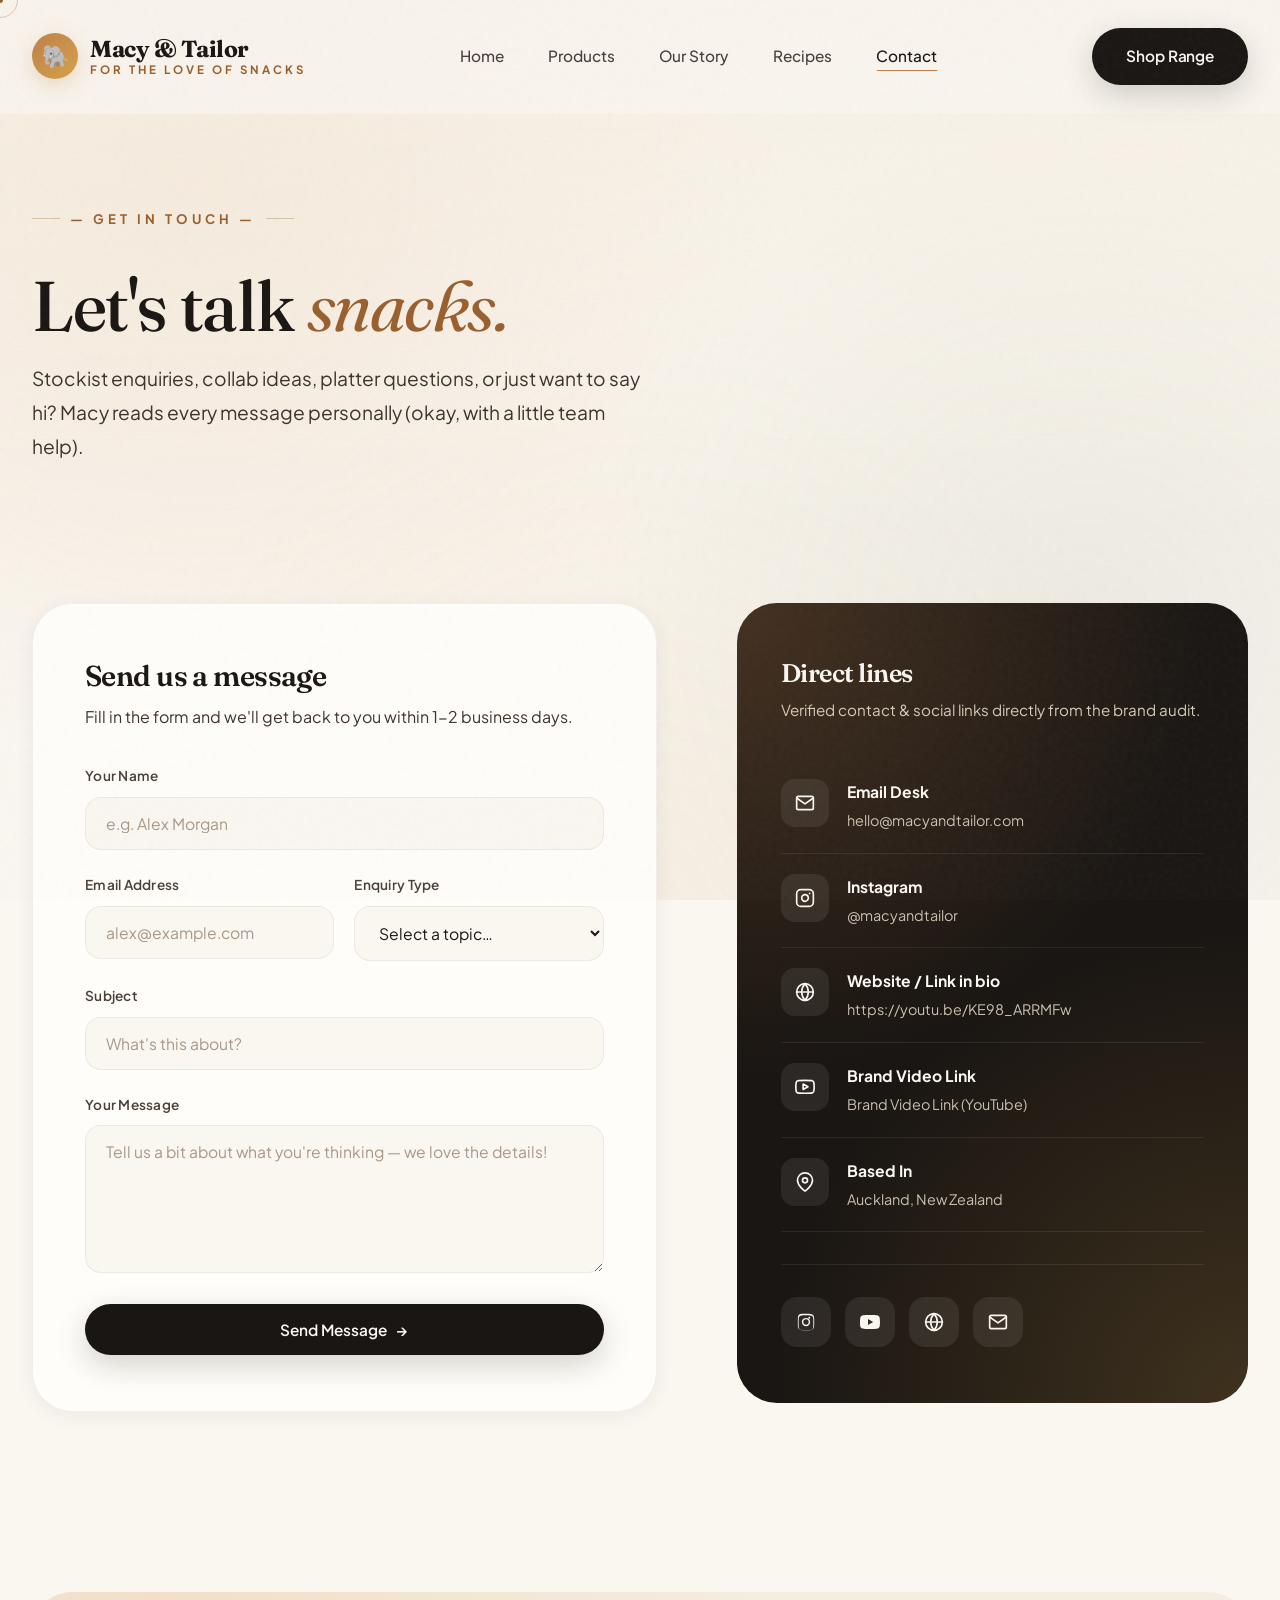
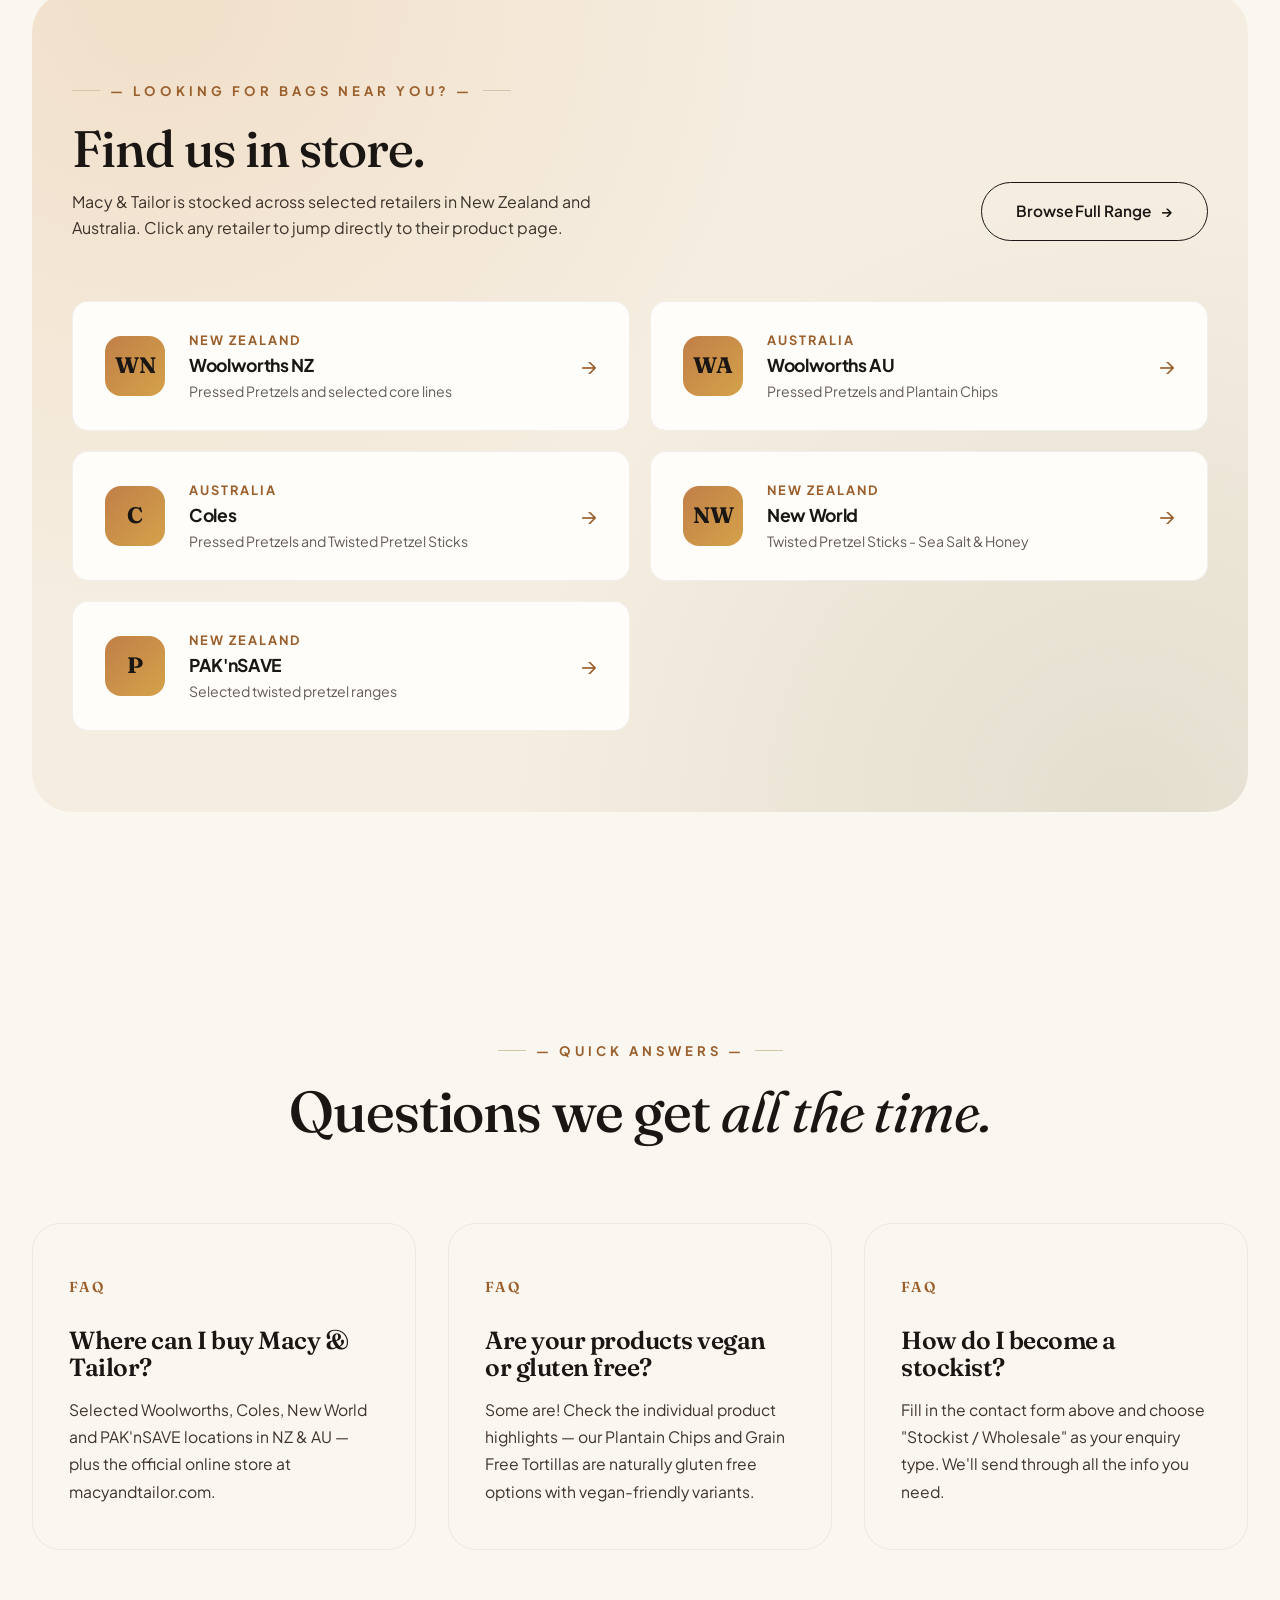
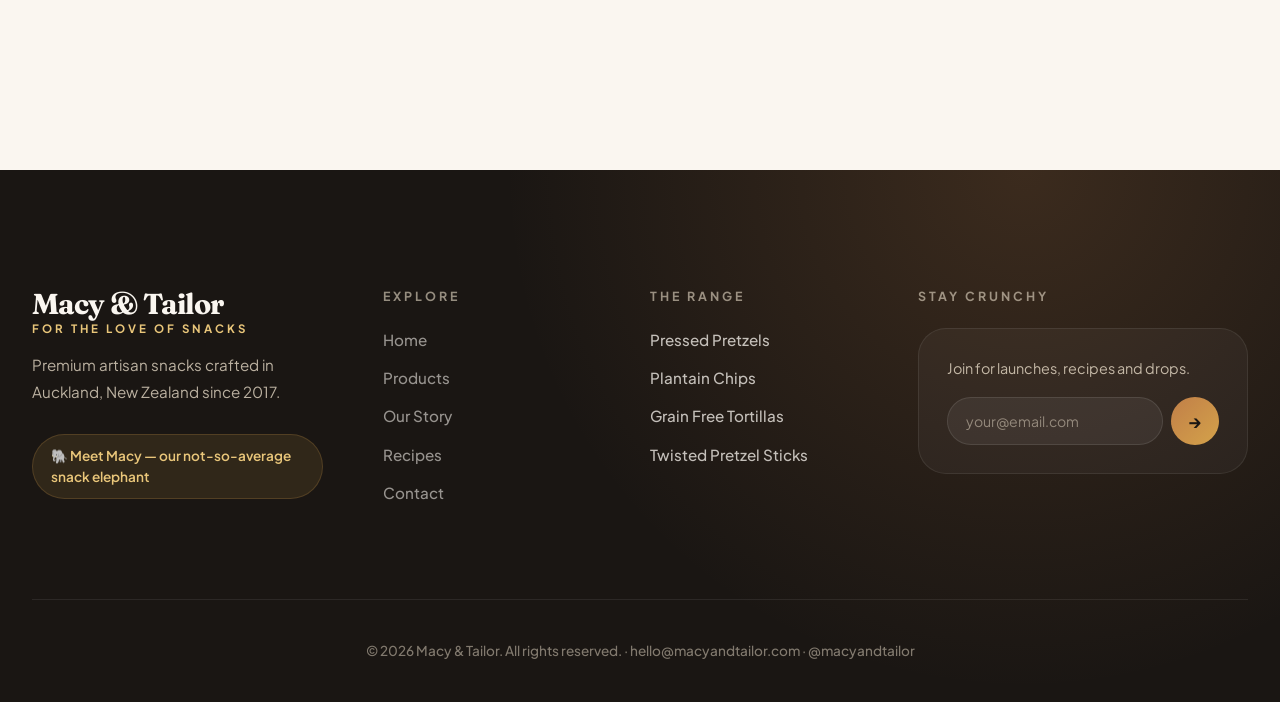
==== commit 02697337: "Fix hero section: reliable MP4 video, proper grid layout, clean float card positioning, contact page" ====
--- a/contact.html
+++ b/contact.html
@@ -95,42 +95,52 @@
         <!-- Contact Info Card -->
         <div class="contact-info-card reveal reveal-delay-2">
           <h3>Direct lines</h3>
-          <p>Prefer email or social? We're across all the usual places. Tap any of the links below to get straight through.</p>
-
-          <div class="info-item">
-            <div class="info-icon">✉️</div>
+          <p>Verified contact &amp; social links directly from the brand audit.</p>
+
+          <div class="info-item">
+            <div class="info-icon">
+              <svg width="20" height="20" viewBox="0 0 24 24" fill="none" stroke="currentColor" stroke-width="2" stroke-linecap="round" stroke-linejoin="round"><path d="M4 4h16c1.1 0 2 .9 2 2v12c0 1.1-.9 2-2 2H4c-1.1 0-2-.9-2-2V6c0-1.1.9-2 2-2z"/><polyline points="22,6 12,13 2,6"/></svg>
+            </div>
             <div class="info-content">
               <strong>Email Desk</strong>
-              <a id="email-link" href="">hello@macyandtailor.com</a>
-            </div>
-          </div>
-
-          <div class="info-item">
-            <div class="info-icon">📸</div>
+              <a id="email-link" href="mailto:hello@macyandtailor.com">hello@macyandtailor.com</a>
+            </div>
+          </div>
+
+          <div class="info-item">
+            <div class="info-icon">
+              <svg width="20" height="20" viewBox="0 0 24 24" fill="none" stroke="currentColor" stroke-width="2" stroke-linecap="round" stroke-linejoin="round"><rect x="2" y="2" width="20" height="20" rx="5" ry="5"/><path d="M16 11.37A4 4 0 1 1 12.63 8 4 4 0 0 1 16 11.37z"/><line x1="17.5" y1="6.5" x2="17.51" y2="6.5"/></svg>
+            </div>
             <div class="info-content">
               <strong>Instagram</strong>
-              <a id="ig-link-2" target="_blank" rel="noopener" href="">@macyandtailor</a>
-            </div>
-          </div>
-
-          <div class="info-item">
-            <div class="info-icon">🌐</div>
-            <div class="info-content">
-              <strong>Main Website</strong>
-              <a id="web-link" target="_blank" rel="noopener" href="">www.macyandtailor.com</a>
-            </div>
-          </div>
-
-          <div class="info-item">
-            <div class="info-icon">📺</div>
-            <div class="info-content">
-              <strong>YouTube</strong>
-              <a id="yt-link" target="_blank" rel="noopener" href="">Macy & Tailor - 30</a>
-            </div>
-          </div>
-
-          <div class="info-item">
-            <div class="info-icon">📍</div>
+              <a id="ig-link-2" target="_blank" rel="noopener" href="https://www.instagram.com/macyandtailor/">@macyandtailor</a>
+            </div>
+          </div>
+
+          <div class="info-item">
+            <div class="info-icon">
+              <svg width="20" height="20" viewBox="0 0 24 24" fill="none" stroke="currentColor" stroke-width="2" stroke-linecap="round" stroke-linejoin="round"><circle cx="12" cy="12" r="10"/><path d="M2 12h20"/><path d="M12 2a15.3 15.3 0 0 1 4 10 15.3 15.3 0 0 1-4 10 15.3 15.3 0 0 1-4-10 15.3 15.3 0 0 1 4-10z"/></svg>
+            </div>
+            <div class="info-content">
+              <strong>Website / Link in bio</strong>
+              <a id="web-link" target="_blank" rel="noopener" href="https://youtu.be/KE98_ARRMFw">https://youtu.be/KE98_ARRMFw</a>
+            </div>
+          </div>
+
+          <div class="info-item">
+            <div class="info-icon">
+              <svg width="20" height="20" viewBox="0 0 24 24" fill="none" stroke="currentColor" stroke-width="2" stroke-linecap="round" stroke-linejoin="round"><path d="M22.54 6.42a2.78 2.78 0 0 0-1.94-2C18.88 4 12 4 12 4s-6.88 0-8.6.46a2.78 2.78 0 0 0-1.94 2A29 29 0 0 0 1 11.75a29 29 0 0 0 .46 5.33A2.78 2.78 0 0 0 3.4 19c1.72.46 8.6.46 8.6.46s6.88 0 8.6-.46a2.78 2.78 0 0 0 1.94-2 29 29 0 0 0 .46-5.25 29 29 0 0 0-.46-5.33z"/><polygon points="9.75 15.02 15.5 11.75 9.75 8.48 9.75 15.02"/></svg>
+            </div>
+            <div class="info-content">
+              <strong>Brand Video Link</strong>
+              <a id="yt-link" target="_blank" rel="noopener" href="https://youtu.be/KE98_ARRMFw">Brand Video (YouTube)</a>
+            </div>
+          </div>
+
+          <div class="info-item">
+            <div class="info-icon">
+              <svg width="20" height="20" viewBox="0 0 24 24" fill="none" stroke="currentColor" stroke-width="2" stroke-linecap="round" stroke-linejoin="round"><path d="M21 10c0 7-9 13-9 13s-9-6-9-13a9 9 0 0 1 18 0z"/><circle cx="12" cy="10" r="3"/></svg>
+            </div>
             <div class="info-content">
               <strong>Based In</strong>
               <span id="location-val">Auckland, New Zealand</span>
@@ -138,16 +148,16 @@
           </div>
 
           <div class="social-links">
-            <a id="ig-social" target="_blank" rel="noopener" href="" class="social-link" aria-label="Instagram">
+            <a id="ig-social" target="_blank" rel="noopener" href="https://www.instagram.com/macyandtailor/" class="social-link" aria-label="Instagram">
               <svg width="20" height="20" viewBox="0 0 24 24" fill="currentColor"><path d="M12 2.2c3.2 0 3.6 0 4.85.07 3.25.15 4.77 1.69 4.92 4.92.06 1.25.07 1.65.07 4.85s0 3.6-.07 4.85c-.15 3.23-1.66 4.77-4.92 4.92-1.25.06-1.65.07-4.85.07s-3.6 0-4.85-.07c-3.26-.15-4.77-1.7-4.92-4.92C2.2 15.6 2.2 15.2 2.2 12s0-3.6.07-4.85c.15-3.23 1.66-4.77 4.92-4.92C8.4 2.2 8.8 2.2 12 2.2zm0 1.8c-3.15 0-3.5.01-4.75.07-2.68.13-3.85 1.29-3.98 3.98C3.2 9.3 3.2 9.65 3.2 12.8c0 3.15.01 3.5.07 4.75.13 2.69 1.3 3.85 3.98 3.98 1.25.06 1.6.07 4.75.07 3.15 0 3.5-.01 4.75-.07 2.68-.13 3.85-1.29 3.98-3.98.06-1.25.07-1.6.07-4.75s-.01-3.5-.07-4.75c-.13-2.69-1.3-3.85-3.98-3.98C15.5 4 15.15 4 12 4zm0 3.05a4.95 4.95 0 1 1 0 9.9 4.95 4.95 0 0 1 0-9.9zm0 8.15a3.2 3.2 0 1 0 0-6.4 3.2 3.2 0 0 0 0 6.4zm5.1-8.32a1.15 1.15 0 1 1-2.3 0 1.15 1.15 0 0 1 2.3 0z"/></svg>
             </a>
-            <a id="yt-social" target="_blank" rel="noopener" href="" class="social-link" aria-label="YouTube">
+            <a id="yt-social" target="_blank" rel="noopener" href="https://youtu.be/KE98_ARRMFw" class="social-link" aria-label="YouTube / Link in Bio">
               <svg width="20" height="20" viewBox="0 0 24 24" fill="currentColor"><path d="M23.5 6.2a3 3 0 0 0-2.1-2.1C19.5 3.5 12 3.5 12 3.5s-7.5 0-9.4.6A3 3 0 0 0 .5 6.2C0 8.1 0 12 0 12s0 3.9.5 5.8a3 3 0 0 0 2.1 2.1C4.5 20.5 12 20.5 12 20.5s7.5 0 9.4-.6a3 3 0 0 0 2.1-2.1c.5-1.9.5-5.8.5-5.8s0-3.9-.5-5.8zM9.6 15.6V8.4l6.2 3.6-6.2 3.6z"/></svg>
             </a>
-            <a id="web-social" target="_blank" rel="noopener" href="" class="social-link" aria-label="Website">
+            <a id="web-social" target="_blank" rel="noopener" href="https://youtu.be/KE98_ARRMFw" class="social-link" aria-label="Website Link in Bio">
               <svg width="20" height="20" viewBox="0 0 24 24" fill="none" stroke="currentColor" stroke-width="2" stroke-linecap="round" stroke-linejoin="round"><circle cx="12" cy="12" r="10"/><path d="M2 12h20"/><path d="M12 2a15.3 15.3 0 0 1 4 10 15.3 15.3 0 0 1-4 10 15.3 15.3 0 0 1-4-10 15.3 15.3 0 0 1 4-10z"/></svg>
             </a>
-            <a id="email-social" href="" class="social-link" aria-label="Email">
+            <a id="email-social" href="mailto:hello@macyandtailor.com" class="social-link" aria-label="Email">
               <svg width="20" height="20" viewBox="0 0 24 24" fill="none" stroke="currentColor" stroke-width="2" stroke-linecap="round" stroke-linejoin="round"><path d="M4 4h16c1.1 0 2 .9 2 2v12c0 1.1-.9 2-2 2H4c-1.1 0-2-.9-2-2V6c0-1.1.9-2 2-2z"/><polyline points="22,6 12,13 2,6"/></svg>
             </a>
           </div>
--- a/index.css
+++ b/index.css
@@ -411,20 +411,21 @@
 
 /* ========== HERO SECTION ========== */
 .hero {
-  padding: 180px 0 100px;
+  padding: 160px 0 80px;
   min-height: 100vh;
   display: flex;
   align-items: center;
   position: relative;
   z-index: 2;
-  overflow: hidden;
+  overflow: visible;
 }
 
 .hero-grid {
   display: grid;
-  grid-template-columns: 1.05fr 0.95fr;
-  gap: 80px;
-  align-items: center;
+  grid-template-columns: 1fr 1fr;
+  gap: 64px;
+  align-items: center;
+  width: 100%;
 }
 
 .eyebrow {
@@ -560,76 +561,153 @@
 
 .hero-visual {
   position: relative;
-  perspective: 1500px;
+  padding: 20px 0 20px 0;
 }
 
 .hero-image-wrap {
   position: relative;
-  border-radius: var(--radius-xl);
+  border-radius: 28px;
   overflow: hidden;
-  box-shadow: var(--shadow-large);
-  transform-style: preserve-3d;
-  transform: rotateY(-6deg) rotateX(4deg);
+  box-shadow: 0 40px 100px rgba(26, 22, 19, 0.28);
+  aspect-ratio: 3 / 4;
+  background: var(--charcoal);
   transition: transform 0.8s cubic-bezier(0.16, 1, 0.3, 1);
-  aspect-ratio: 4 / 5;
 }
 
 .hero-image-wrap:hover {
-  transform: rotateY(0deg) rotateX(0deg) scale(1.02);
-}
-
-.hero-image-wrap img {
+  transform: scale(1.02);
+}
+
+.hero-video {
   width: 100%;
   height: 100%;
   object-fit: cover;
   display: block;
-  transition: transform 1.2s cubic-bezier(0.16, 1, 0.3, 1);
-}
-
-.hero-image-wrap:hover img {
-  transform: scale(1.08);
-}
-
-.hero-image-wrap::after {
-  content: '';
   position: absolute;
   inset: 0;
-  background: linear-gradient(180deg, transparent 50%, rgba(26, 22, 19, 0.18) 100%);
+}
+
+.hero-video-overlay {
+  position: absolute;
+  inset: 0;
+  background: linear-gradient(
+    160deg,
+    rgba(26, 22, 19, 0.08) 0%,
+    rgba(26, 22, 19, 0.0) 40%,
+    rgba(26, 22, 19, 0.45) 100%
+  );
   pointer-events: none;
-}
-
+  z-index: 2;
+}
+
+.hero-video-badge {
+  position: absolute;
+  bottom: 20px;
+  left: 20px;
+  background: rgba(26, 22, 19, 0.72);
+  backdrop-filter: blur(12px);
+  -webkit-backdrop-filter: blur(12px);
+  color: var(--cream);
+  padding: 8px 16px;
+  border-radius: 100px;
+  font-size: 0.76rem;
+  font-weight: 600;
+  letter-spacing: 1px;
+  text-transform: uppercase;
+  display: flex;
+  align-items: center;
+  gap: 8px;
+  border: 1px solid rgba(255, 255, 255, 0.18);
+  z-index: 3;
+}
+
+.live-dot {
+  width: 7px;
+  height: 7px;
+  border-radius: 50%;
+  background: #4ade80;
+  box-shadow: 0 0 8px #4ade80;
+  flex-shrink: 0;
+  animation: pulse-live 1.8s ease-in-out infinite;
+}
+
+@keyframes pulse-live {
+  0%, 100% { opacity: 1; transform: scale(1); }
+  50% { opacity: 0.5; transform: scale(1.5); }
+}
+
+/* Float cards sit INSIDE the visual column, around the video frame */
 .hero-float-card {
   position: absolute;
-  background: rgba(250, 246, 240, 0.92);
+  background: rgba(255, 253, 249, 0.96);
   backdrop-filter: blur(16px);
   -webkit-backdrop-filter: blur(16px);
-  border-radius: var(--radius-lg);
-  padding: 20px 22px;
-  box-shadow: 0 24px 60px rgba(26, 22, 19, 0.14);
-  border: 1px solid rgba(255, 255, 255, 0.6);
-}
-
+  border-radius: 18px;
+  padding: 14px 18px;
+  box-shadow: 0 16px 40px rgba(26, 22, 19, 0.14);
+  border: 1px solid rgba(255, 255, 255, 0.9);
+  z-index: 10;
+  display: flex;
+  align-items: center;
+  gap: 12px;
+  min-width: 180px;
+  max-width: 220px;
+}
+
+.float-card-icon-badge {
+  width: 36px;
+  height: 36px;
+  border-radius: 10px;
+  background: linear-gradient(135deg, var(--cream-warm), var(--sand));
+  color: var(--caramel-deep);
+  display: flex;
+  align-items: center;
+  justify-content: center;
+  flex-shrink: 0;
+}
+
+.float-card-icon-badge.badge-green {
+  background: linear-gradient(135deg, #dcfce7, #bbf7d0);
+  color: #15803d;
+}
+
+.float-card-icon-badge.badge-gold {
+  background: linear-gradient(135deg, #fef9c3, #fde68a);
+  color: #b45309;
+}
+
+/* Card positions relative to the hero-visual container */
 .hero-float-card.card-1 {
-  top: -28px;
-  left: -36px;
+  top: 0px;
+  right: -12px;
   animation: float-y 6s ease-in-out infinite;
 }
 
 .hero-float-card.card-2 {
-  bottom: 40px;
-  right: -28px;
+  top: 42%;
+  left: -12px;
+  transform: translateY(-50%);
   animation: float-y 7s ease-in-out infinite 1.5s;
 }
 
 .hero-float-card.card-3 {
-  top: 42%;
-  left: -50px;
+  bottom: 0px;
+  right: -12px;
   animation: float-y 5.5s ease-in-out infinite 0.8s;
 }
 
 @keyframes float-y {
   0%, 100% { transform: translateY(0); }
-  50% { transform: translateY(-14px); }
+  50% { transform: translateY(-10px); }
+}
+
+.hero-float-card.card-2 {
+  animation: float-y-mid 7s ease-in-out infinite 1.5s;
+}
+
+@keyframes float-y-mid {
+  0%, 100% { transform: translateY(-50%); }
+  50% { transform: translateY(calc(-50% - 10px)); }
 }
 
 .float-card-title {
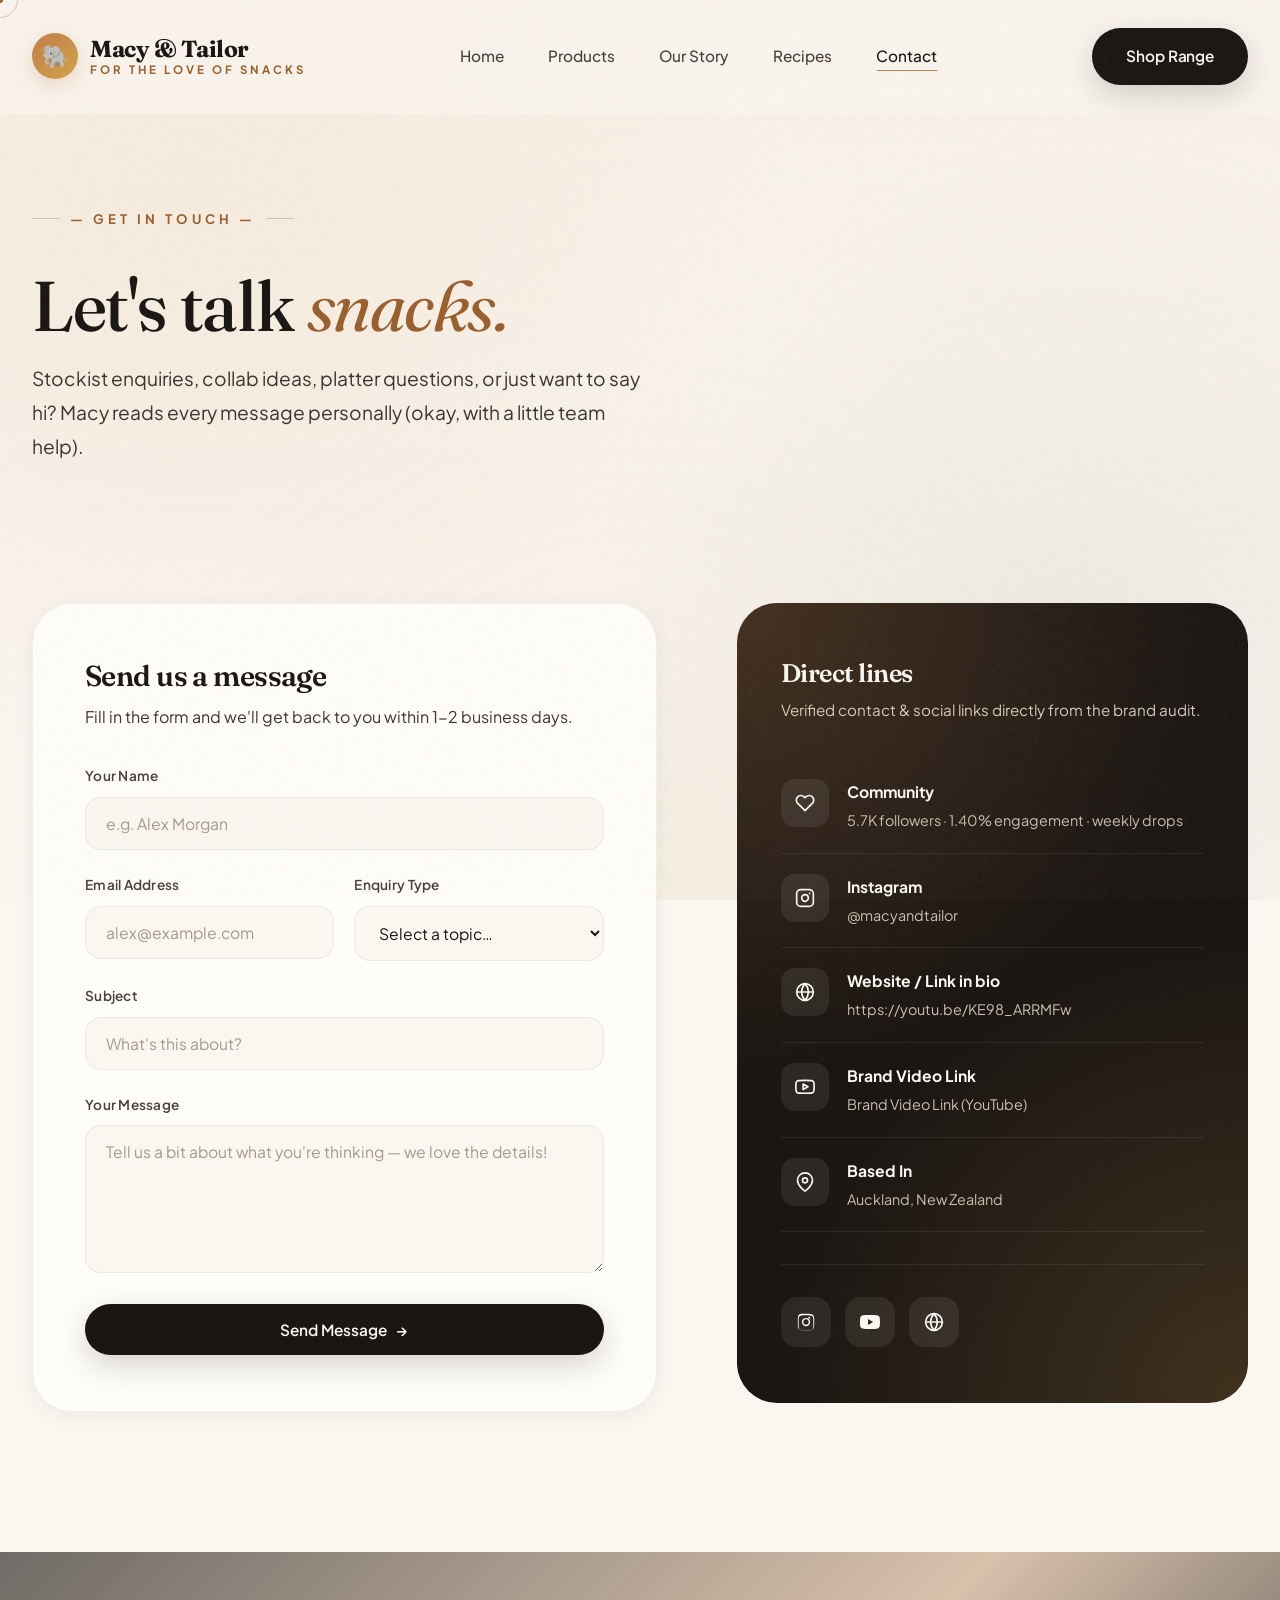
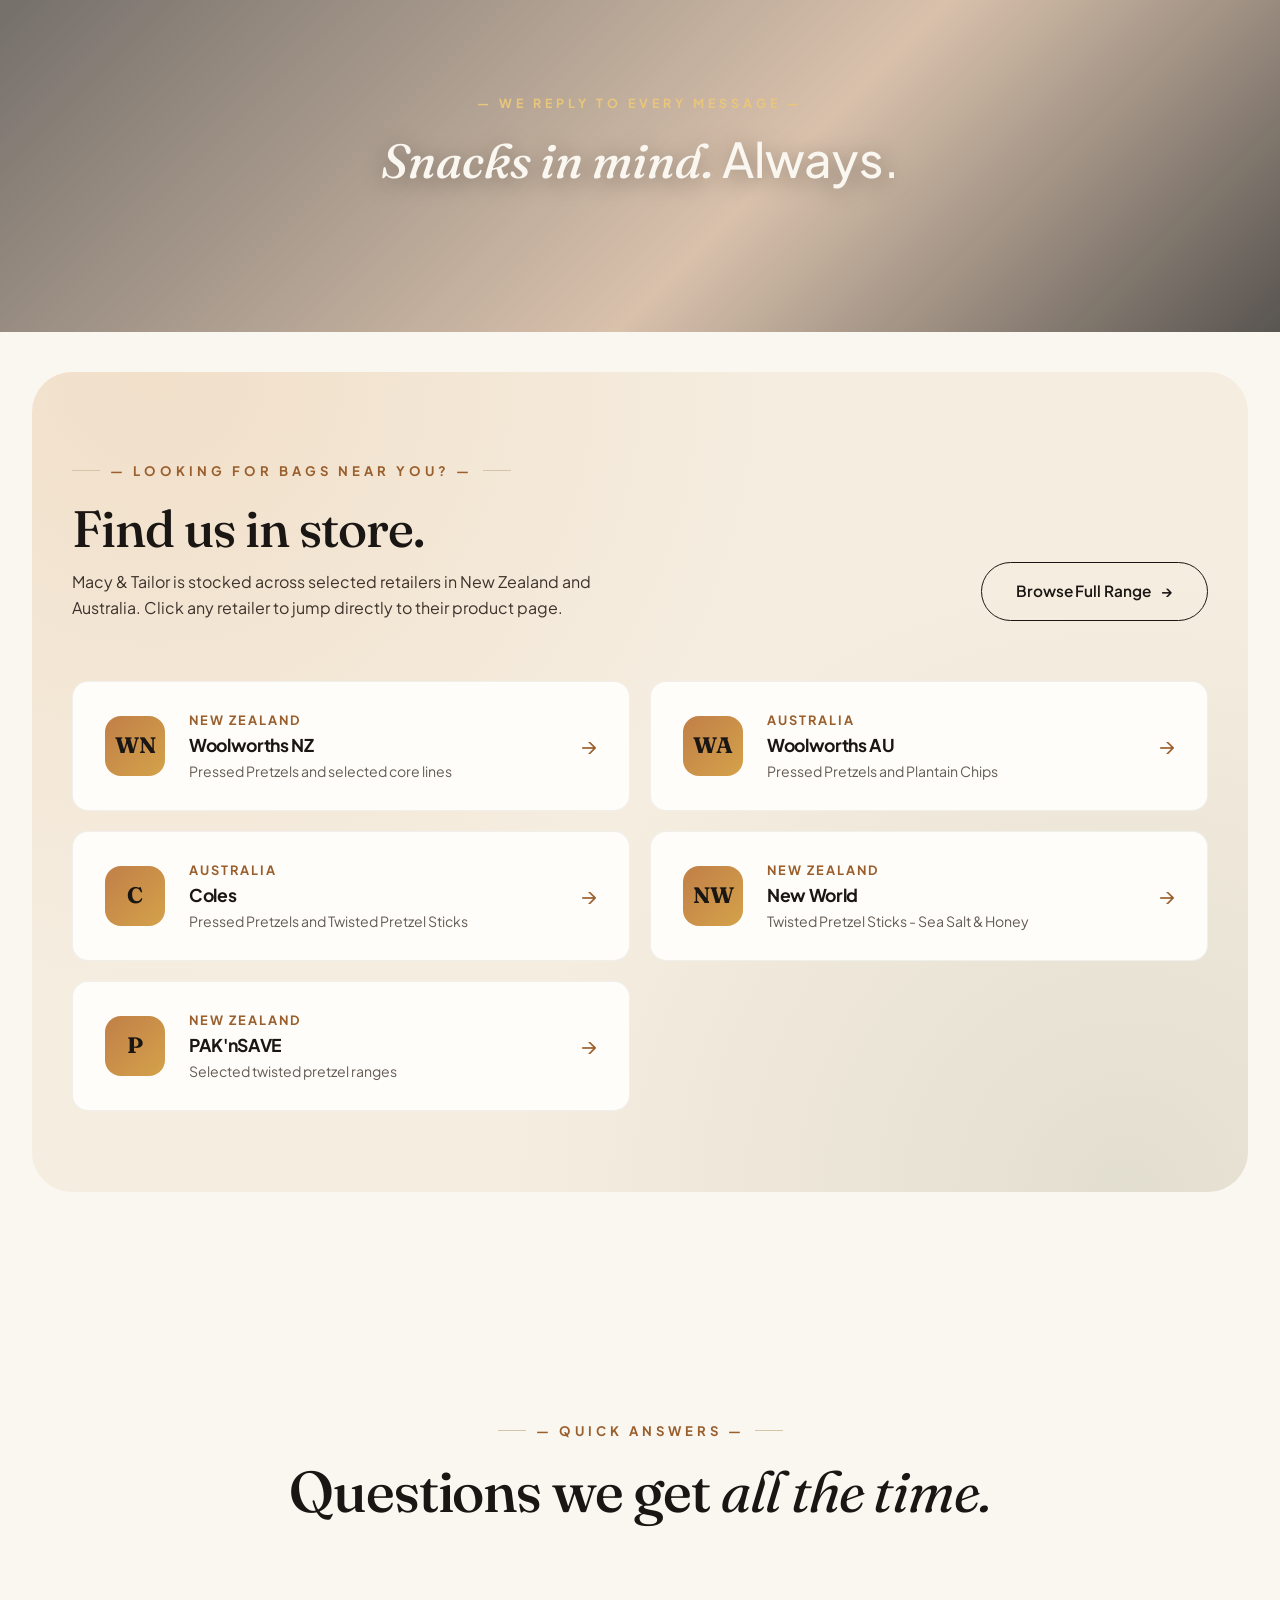
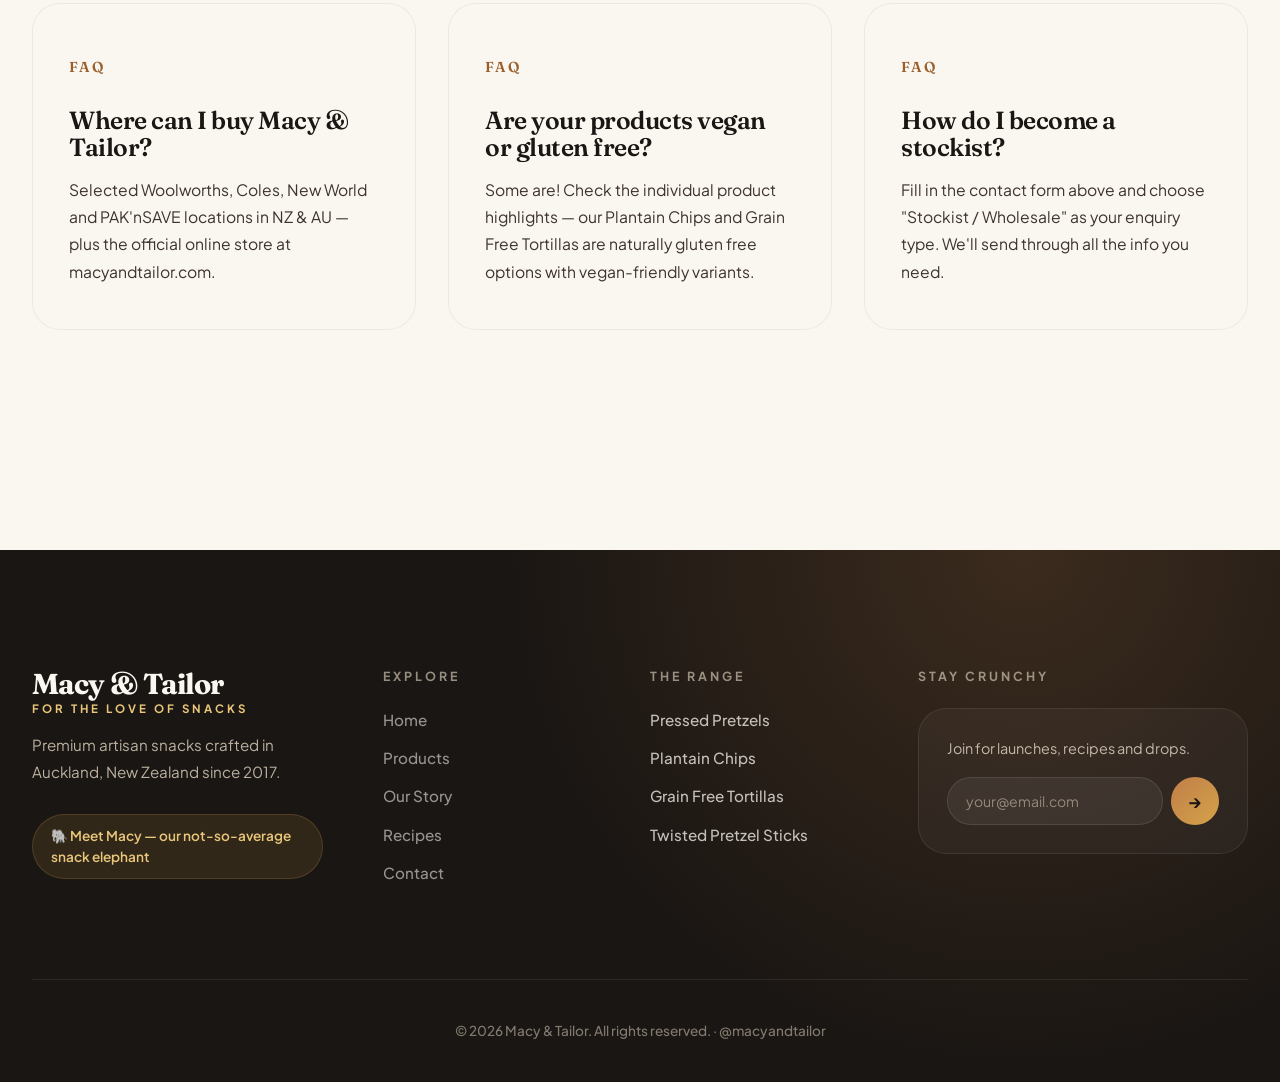
==== commit b6345960: "Site overhaul: responsive layouts, working videos, pro animations, audit-sourced contact info - Fix " ====
--- a/contact.html
+++ b/contact.html
@@ -4,7 +4,7 @@
   <meta charset="UTF-8">
   <meta name="viewport" content="width=device-width, initial-scale=1.0">
   <title>Contact | Macy & Tailor</title>
-  <meta name="description" content="Get in touch with the Macy & Tailor team — enquiries, stockists, collaborations, platters and snack love. hello@macyandtailor.com">
+  <meta name="description" content="Get in touch with the Macy & Tailor team — enquiries, stockists, collaborations, platters and snack love. Reach us on Instagram @macyandtailor.">
   <link rel="stylesheet" href="index.css">
   <link rel="icon" type="image/svg+xml" href="data:image/svg+xml,%3Csvg xmlns='http://www.w3.org/2000/svg' viewBox='0 0 100 100'%3E%3Ctext y='.9em' font-size='90'%3E🐘%3C/text%3E%3C/svg%3E">
 </head>
@@ -99,11 +99,11 @@
 
           <div class="info-item">
             <div class="info-icon">
-              <svg width="20" height="20" viewBox="0 0 24 24" fill="none" stroke="currentColor" stroke-width="2" stroke-linecap="round" stroke-linejoin="round"><path d="M4 4h16c1.1 0 2 .9 2 2v12c0 1.1-.9 2-2 2H4c-1.1 0-2-.9-2-2V6c0-1.1.9-2 2-2z"/><polyline points="22,6 12,13 2,6"/></svg>
-            </div>
-            <div class="info-content">
-              <strong>Email Desk</strong>
-              <a id="email-link" href="mailto:hello@macyandtailor.com">hello@macyandtailor.com</a>
+              <svg width="20" height="20" viewBox="0 0 24 24" fill="none" stroke="currentColor" stroke-width="2" stroke-linecap="round" stroke-linejoin="round"><path d="M20.84 4.61a5.5 5.5 0 0 0-7.78 0L12 5.67l-1.06-1.06a5.5 5.5 0 0 0-7.78 7.78l1.06 1.06L12 21.23l7.78-7.78 1.06-1.06a5.5 5.5 0 0 0 0-7.78z"/></svg>
+            </div>
+            <div class="info-content">
+              <strong>Community</strong>
+              <span id="community-val">5.7K followers · 1.4% engagement · weekly drops</span>
             </div>
           </div>
 
@@ -157,14 +157,32 @@
             <a id="web-social" target="_blank" rel="noopener" href="https://youtu.be/KE98_ARRMFw" class="social-link" aria-label="Website Link in Bio">
               <svg width="20" height="20" viewBox="0 0 24 24" fill="none" stroke="currentColor" stroke-width="2" stroke-linecap="round" stroke-linejoin="round"><circle cx="12" cy="12" r="10"/><path d="M2 12h20"/><path d="M12 2a15.3 15.3 0 0 1 4 10 15.3 15.3 0 0 1-4 10 15.3 15.3 0 0 1-4-10 15.3 15.3 0 0 1 4-10z"/></svg>
             </a>
-            <a id="email-social" href="mailto:hello@macyandtailor.com" class="social-link" aria-label="Email">
-              <svg width="20" height="20" viewBox="0 0 24 24" fill="none" stroke="currentColor" stroke-width="2" stroke-linecap="round" stroke-linejoin="round"><path d="M4 4h16c1.1 0 2 .9 2 2v12c0 1.1-.9 2-2 2H4c-1.1 0-2-.9-2-2V6c0-1.1.9-2 2-2z"/><polyline points="22,6 12,13 2,6"/></svg>
-            </a>
           </div>
         </div>
       </div>
     </div>
   </section>
+
+  <!-- Ambient Video Strip -->
+  <div class="video-ambient-strip" aria-hidden="true">
+    <video
+      class="ambient-video"
+      autoplay
+      muted
+      loop
+      playsinline
+      preload="auto"
+      poster="https://images.unsplash.com/photo-1581090700227-1e37b190418e?w=1600&auto=format&fit=crop&q=60"
+    >
+      <source src="https://cdn.pixabay.com/video/2022/09/25/132535-753956296_small.mp4" type="video/mp4">
+    </video>
+    <div class="ambient-overlay">
+      <div class="ambient-text reveal">
+        <span class="ambient-label">— We reply to every message —</span>
+        <p>Snacks in mind. <em style="font-style:normal;">Always.</em></p>
+      </div>
+    </div>
+  </div>
 
   <!-- Stockists Section -->
   <section class="section" style="padding-top: 40px;">
@@ -183,7 +201,7 @@
             <a href="services.html" class="btn btn-secondary">Browse Full Range <span>→</span></a>
           </div>
         </div>
-        <div class="stockists-grid" id="contact-stockists" style="grid-template-columns: repeat(2, 1fr);"></div>
+        <div class="stockists-grid" id="contact-stockists"></div>
       </div>
     </div>
   </section>
@@ -251,7 +269,7 @@
           </div>
         </div>
       </div>
-      <div class="copyright">© 2026 Macy & Tailor. All rights reserved. · hello@macyandtailor.com · @macyandtailor</div>
+      <div class="copyright">© 2026 Macy & Tailor. All rights reserved. · @macyandtailor</div>
     </div>
   </footer>
 
@@ -259,9 +277,6 @@
   <script src="animations.js"></script>
   <script>
     const C = window.SITE_CONFIG;
-    document.getElementById('email-link').href = C.contact.emailLink;
-    document.getElementById('email-link').textContent = C.contact.email;
-    document.getElementById('email-social').href = C.contact.emailLink;
     document.getElementById('ig-link-2').href = C.contact.instagramLink;
     document.getElementById('ig-link-2').textContent = C.contact.instagramHandle;
     document.getElementById('ig-social').href = C.contact.instagramLink;
@@ -272,6 +287,9 @@
     document.getElementById('yt-link').textContent = C.contact.youtubeLabel;
     document.getElementById('yt-social').href = C.contact.youtubeLink;
     document.getElementById('location-val').textContent = C.location;
+    // Community line from the audit's Profile Metrics
+    const cv = document.getElementById('community-val');
+    if (cv) cv.textContent = `${(C.auditMetrics.followers / 1000).toFixed(1)}K followers · ${C.auditMetrics.engagement} engagement · ${C.auditMetrics.frequency.toLowerCase()} drops`;
 
     // CONTACT STOCKISTS
     const cs = document.getElementById('contact-stockists');
--- a/index.css
+++ b/index.css
@@ -178,6 +178,31 @@
   transform: translateY(-100%);
 }
 
+/* Scroll progress bar */
+.scroll-progress {
+  position: fixed;
+  top: 0;
+  left: 0;
+  width: 100%;
+  height: 3px;
+  background: linear-gradient(90deg, var(--caramel), var(--gold), var(--rust));
+  transform-origin: left;
+  transform: scaleX(0);
+  z-index: 10001;
+  pointer-events: none;
+  box-shadow: 0 1px 6px rgba(154, 95, 45, 0.35);
+}
+
+/* Respect reduced-motion preferences */
+@media (prefers-reduced-motion: reduce) {
+  *, *::before, *::after {
+    animation-duration: 0.001ms !important;
+    animation-iteration-count: 1 !important;
+    transition-duration: 0.001ms !important;
+    scroll-behavior: auto !important;
+  }
+}
+
 /* ========== HEADER & NAV ========== */
 header {
   position: fixed;
@@ -413,8 +438,12 @@
 .hero {
   padding: 160px 0 80px;
   min-height: 100vh;
-  display: flex;
-  align-items: center;
+  /* Column flex: prevents the full-width marquee sibling from
+     shrinking .hero-grid to its min-content (the old crush bug). */
+  display: flex;
+  flex-direction: column;
+  justify-content: center;
+  align-items: stretch;
   position: relative;
   z-index: 2;
   overflow: visible;
@@ -426,6 +455,8 @@
   gap: 64px;
   align-items: center;
   width: 100%;
+  flex: 1 1 auto;
+  min-width: 0;
 }
 
 .eyebrow {
@@ -578,6 +609,30 @@
   transform: scale(1.02);
 }
 
+.hero-media {
+  position: absolute;
+  inset: 0;
+  overflow: hidden;
+}
+
+/* Ken Burns poster: slow cinematic drift that keeps the hero alive
+   before the video loads or if every video source fails. */
+.hero-poster {
+  position: absolute;
+  inset: -6%;
+  width: 112%;
+  height: 112%;
+  object-fit: cover;
+  animation: hero-kenburns 26s ease-in-out infinite alternate;
+  will-change: transform;
+}
+
+@keyframes hero-kenburns {
+  0%   { transform: scale(1) translate(0, 0); }
+  50%  { transform: scale(1.06) translate(-1.2%, 1%); }
+  100% { transform: scale(1.12) translate(1.5%, -1.5%); }
+}
+
 .hero-video {
   width: 100%;
   height: 100%;
@@ -585,6 +640,7 @@
   display: block;
   position: absolute;
   inset: 0;
+  z-index: 1;
 }
 
 .hero-video-overlay {
@@ -676,23 +732,30 @@
   color: #b45309;
 }
 
-/* Card positions relative to the hero-visual container */
+.hero-float-card .float-card-icon-badge svg {
+  width: 18px;
+  height: 18px;
+}
+
+/* Card positions relative to the hero-visual container.
+   They overlap the frame edges by exactly the container padding (32px),
+   so they never get clipped by the viewport at any desktop width. */
 .hero-float-card.card-1 {
-  top: 0px;
-  right: -12px;
+  top: 9%;
+  right: -32px;
   animation: float-y 6s ease-in-out infinite;
 }
 
 .hero-float-card.card-2 {
-  top: 42%;
-  left: -12px;
+  top: 50%;
+  left: -32px;
   transform: translateY(-50%);
-  animation: float-y 7s ease-in-out infinite 1.5s;
+  animation: float-y-mid 7s ease-in-out infinite 1.5s;
 }
 
 .hero-float-card.card-3 {
-  bottom: 0px;
-  right: -12px;
+  bottom: 9%;
+  right: -32px;
   animation: float-y 5.5s ease-in-out infinite 0.8s;
 }
 
@@ -752,13 +815,22 @@
   border-bottom: 1px solid var(--border-light);
   margin-top: 60px;
   background: rgba(250, 246, 240, 0.5);
+  width: 100%;
+  max-width: 100%;
+  flex-shrink: 0;
+}
+
+.marquee-wrap:hover .marquee-track {
+  animation-play-state: paused;
 }
 
 .marquee-track {
   display: flex;
-  gap: 80px;
+  gap: 0;
   white-space: nowrap;
-  animation: marquee 35s linear infinite;
+  width: max-content;
+  animation: marquee 32s linear infinite;
+  will-change: transform;
 }
 
 .marquee-item {
@@ -770,6 +842,8 @@
   font-weight: 500;
   color: var(--charcoal-muted);
   opacity: 0.75;
+  /* Margin (not gap) so the -50% translate loop is seamless */
+  margin-right: 80px;
 }
 
 .marquee-item .dot {
@@ -1249,6 +1323,65 @@
   line-height: 1.75;
 }
 
+/* ========== MASCOT SHOWCASE ========== */
+.mascot-showcase {
+  position: relative;
+  display: flex;
+  justify-content: center;
+  align-items: center;
+  margin: 56px auto 8px;
+  width: 100%;
+  max-width: 560px;
+}
+
+.mascot-ring {
+  position: absolute;
+  width: 158px;
+  height: 158px;
+  border-radius: 50%;
+  border: 1.5px dashed rgba(212, 162, 74, 0.55);
+  animation: mascot-spin 18s linear infinite;
+  pointer-events: none;
+}
+
+.mascot-showcase img {
+  width: 140px;
+  height: 140px;
+  border-radius: 50%;
+  object-fit: cover;
+  border: 4px solid #fff;
+  box-shadow: 0 24px 60px rgba(26, 22, 19, 0.18);
+  animation: mascot-float 5s ease-in-out infinite;
+  background: var(--cream-warm);
+}
+
+.mascot-chip {
+  position: absolute;
+  bottom: -8px;
+  left: 50%;
+  transform: translateX(-50%);
+  padding: 6px 14px;
+  background: var(--charcoal);
+  color: var(--gold-soft);
+  border-radius: 100px;
+  font-size: 0.78rem;
+  font-weight: 700;
+  letter-spacing: 0.5px;
+  box-shadow: 0 10px 24px rgba(26, 22, 19, 0.25);
+  border: 1px solid rgba(212, 162, 74, 0.35);
+  white-space: nowrap;
+}
+
+@keyframes mascot-float {
+  0%, 100% { transform: translateY(0); }
+  50% { transform: translateY(-8px); }
+}
+
+@keyframes mascot-spin {
+  from { transform: rotate(0deg); }
+  to { transform: rotate(360deg); }
+}
+
 /* ========== RECIPES ========== */
 .recipes-grid {
   display: grid;
@@ -1913,11 +2046,52 @@
   }
   .hero-image-wrap {
     max-width: 560px;
+    margin: 0 auto;
   }
   .products-header {
     flex-direction: column;
     align-items: flex-start;
     gap: 28px;
+  }
+}
+
+/* Tablet: float cards stay visible but compact and inside the frame */
+@media (min-width: 481px) and (max-width: 900px) {
+  .hero-float-card {
+    min-width: 0;
+    max-width: 168px;
+    padding: 10px 14px;
+    border-radius: 14px;
+    gap: 10px;
+  }
+  .hero-float-card .float-card-icon-badge {
+    width: 30px;
+    height: 30px;
+  }
+  .hero-float-card .float-card-icon-badge svg {
+    width: 15px;
+    height: 15px;
+  }
+  .hero-float-card .float-card-title {
+    font-size: 0.88rem;
+    margin-bottom: 2px;
+  }
+  .hero-float-card .float-card-sub {
+    font-size: 0.72rem;
+  }
+  .hero-float-card .float-card-accent {
+    display: none;
+  }
+  .hero-float-card.card-1 {
+    top: 4%;
+    right: 3%;
+  }
+  .hero-float-card.card-2 {
+    left: 3%;
+  }
+  .hero-float-card.card-3 {
+    bottom: 4%;
+    right: 3%;
   }
 }
 
@@ -2320,3 +2494,93 @@
     font-size: 1.3rem;
   }
 }
+
+/* ========== RESPONSIVE GRID HELPERS ========== */
+.grid-2 { grid-template-columns: repeat(2, 1fr); }
+
+.macy-grid {
+  display: grid;
+  grid-template-columns: repeat(3, 1fr);
+}
+
+@media (max-width: 768px) {
+  .grid-2,
+  .macy-grid {
+    grid-template-columns: 1fr;
+  }
+}
+
+/* ========== MOBILE POLISH ========== */
+@media (max-width: 768px) {
+  .contact-info-card {
+    position: relative;
+    top: 0;
+  }
+  .contact-grid {
+    gap: 48px;
+  }
+  .stockist-card {
+    padding: 22px 20px;
+    gap: 18px;
+  }
+  .products-shell {
+    padding: 48px 20px;
+  }
+  .value-card {
+    padding: 40px 28px 36px;
+  }
+}
+
+/* Long content inside cards must never overflow */
+.product-availability {
+  flex-wrap: wrap;
+  gap: 8px 12px;
+}
+
+.info-content a,
+.info-content span {
+  overflow-wrap: anywhere;
+}
+
+.newsletter-input {
+  min-width: 0;
+}
+
+.video-iframe-inner iframe {
+  max-width: 100%;
+}
+
+/* Give the hero visual breathing room on small screens */
+@media (max-width: 768px) {
+  .hero-visual {
+    margin-top: 8px;
+  }
+}
+
+/* Keep product meta tidy on tiny phones */
+@media (max-width: 400px) {
+  .product-info {
+    padding: 20px 18px 24px;
+  }
+  .stockist-logo {
+    width: 48px;
+    height: 48px;
+    font-size: 1.1rem;
+    border-radius: 12px;
+  }
+  .stockist-card {
+    padding: 18px 16px;
+  }
+  .footer-mascot {
+    font-size: 0.8rem;
+    padding: 8px 14px;
+  }
+  .mascot-showcase img {
+    width: 118px;
+    height: 118px;
+  }
+  .mascot-ring {
+    width: 132px;
+    height: 132px;
+  }
+}
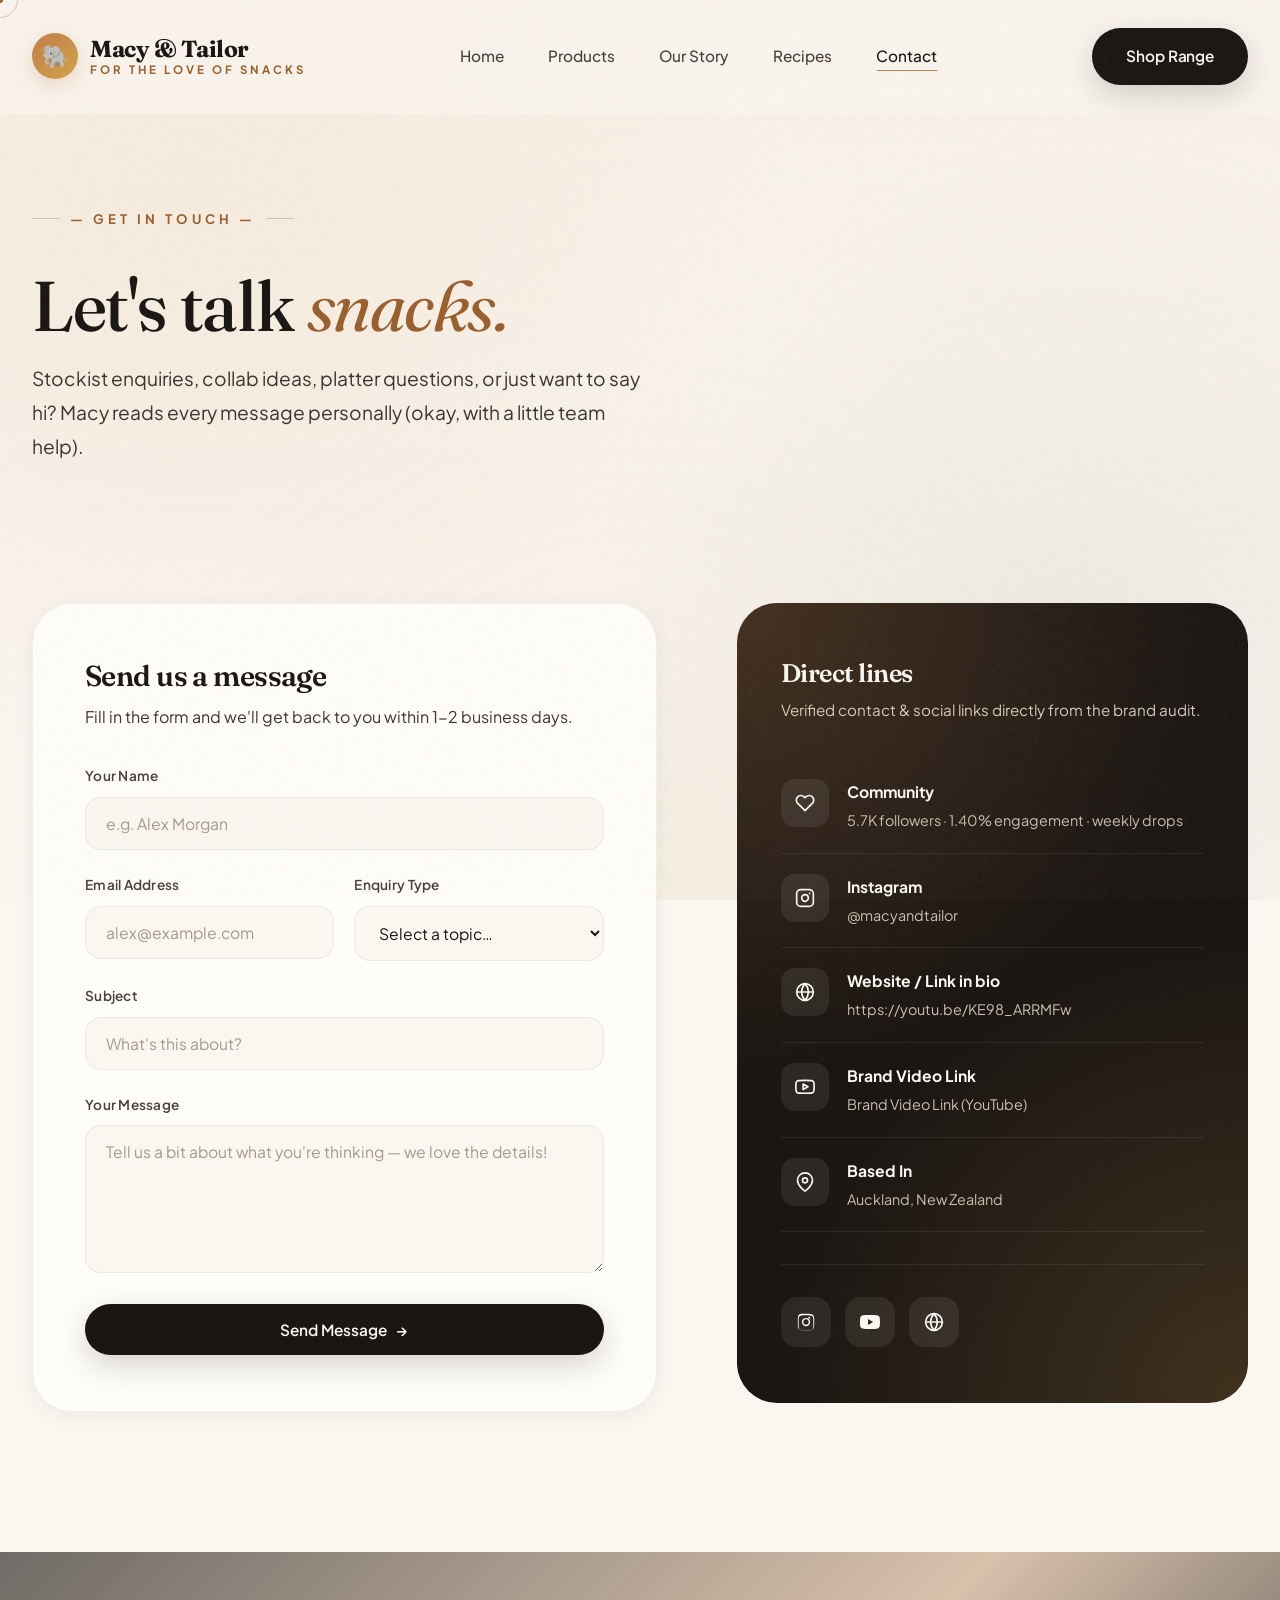
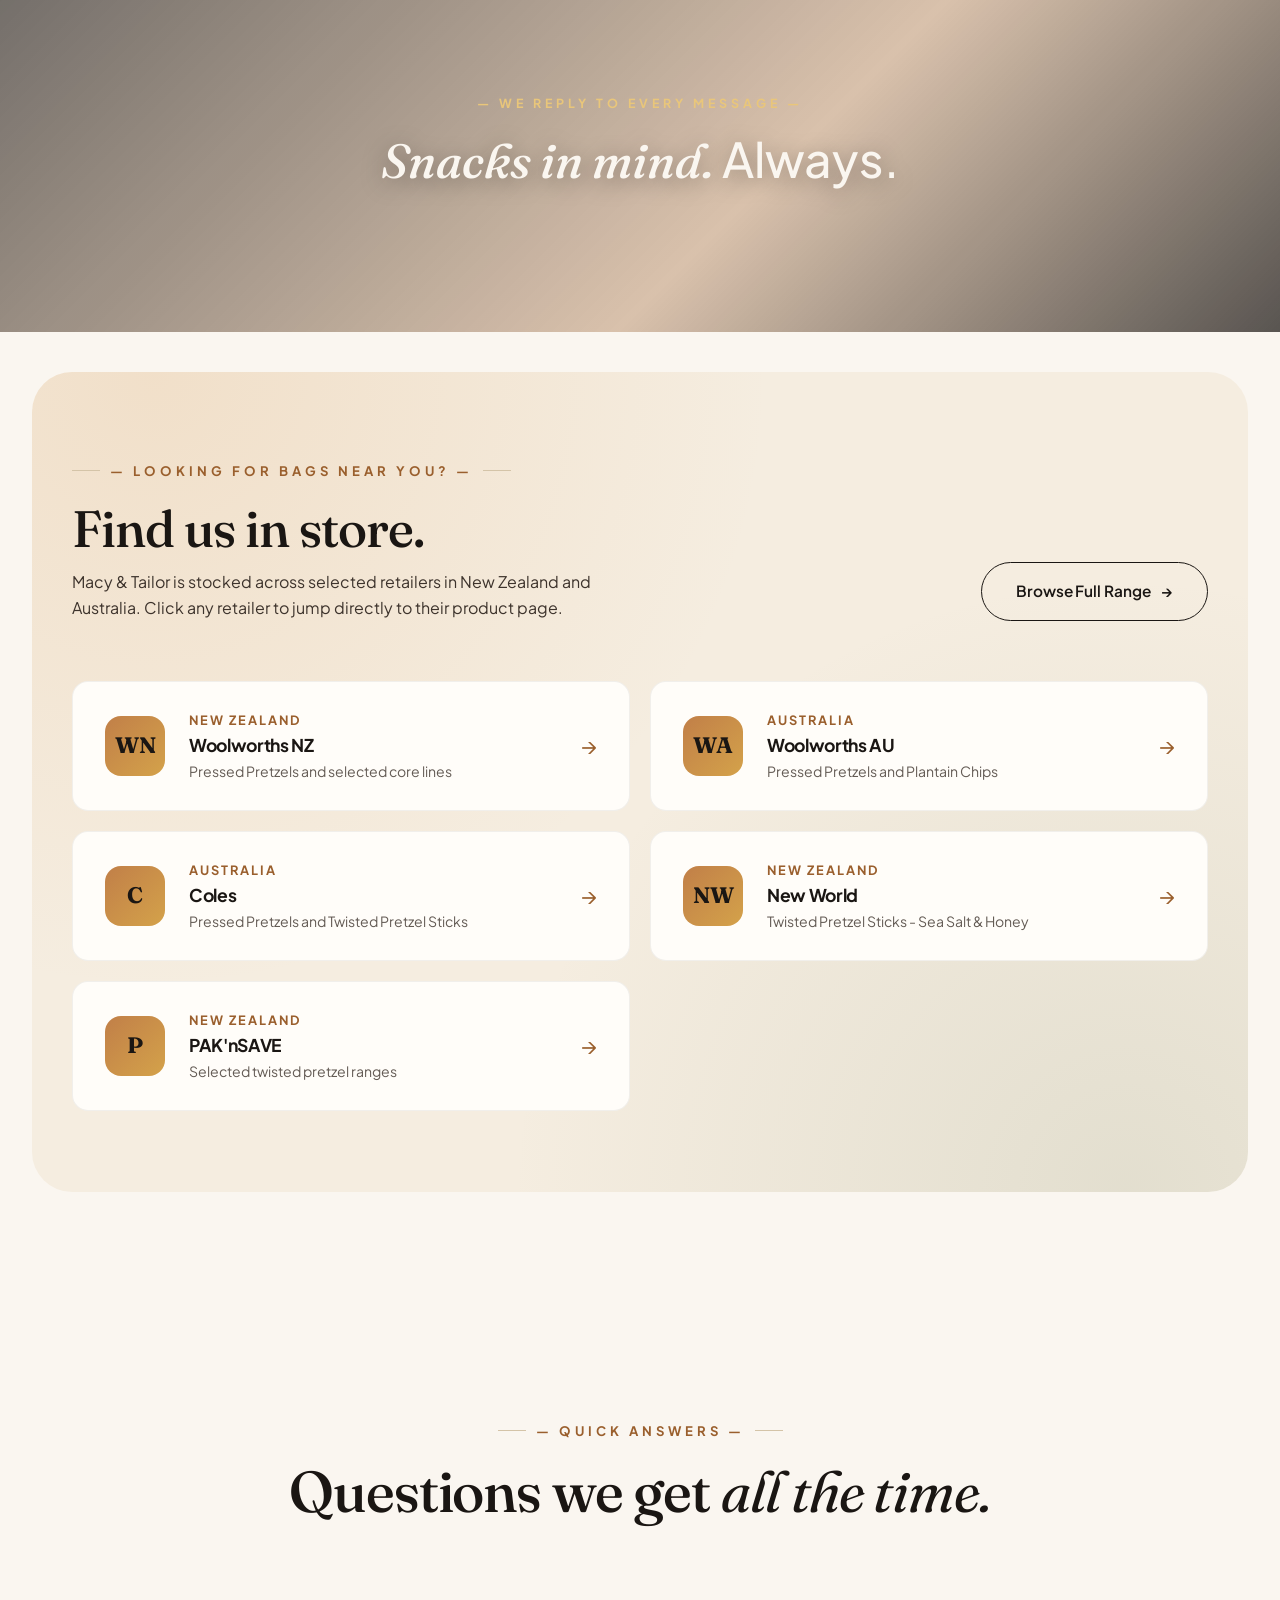
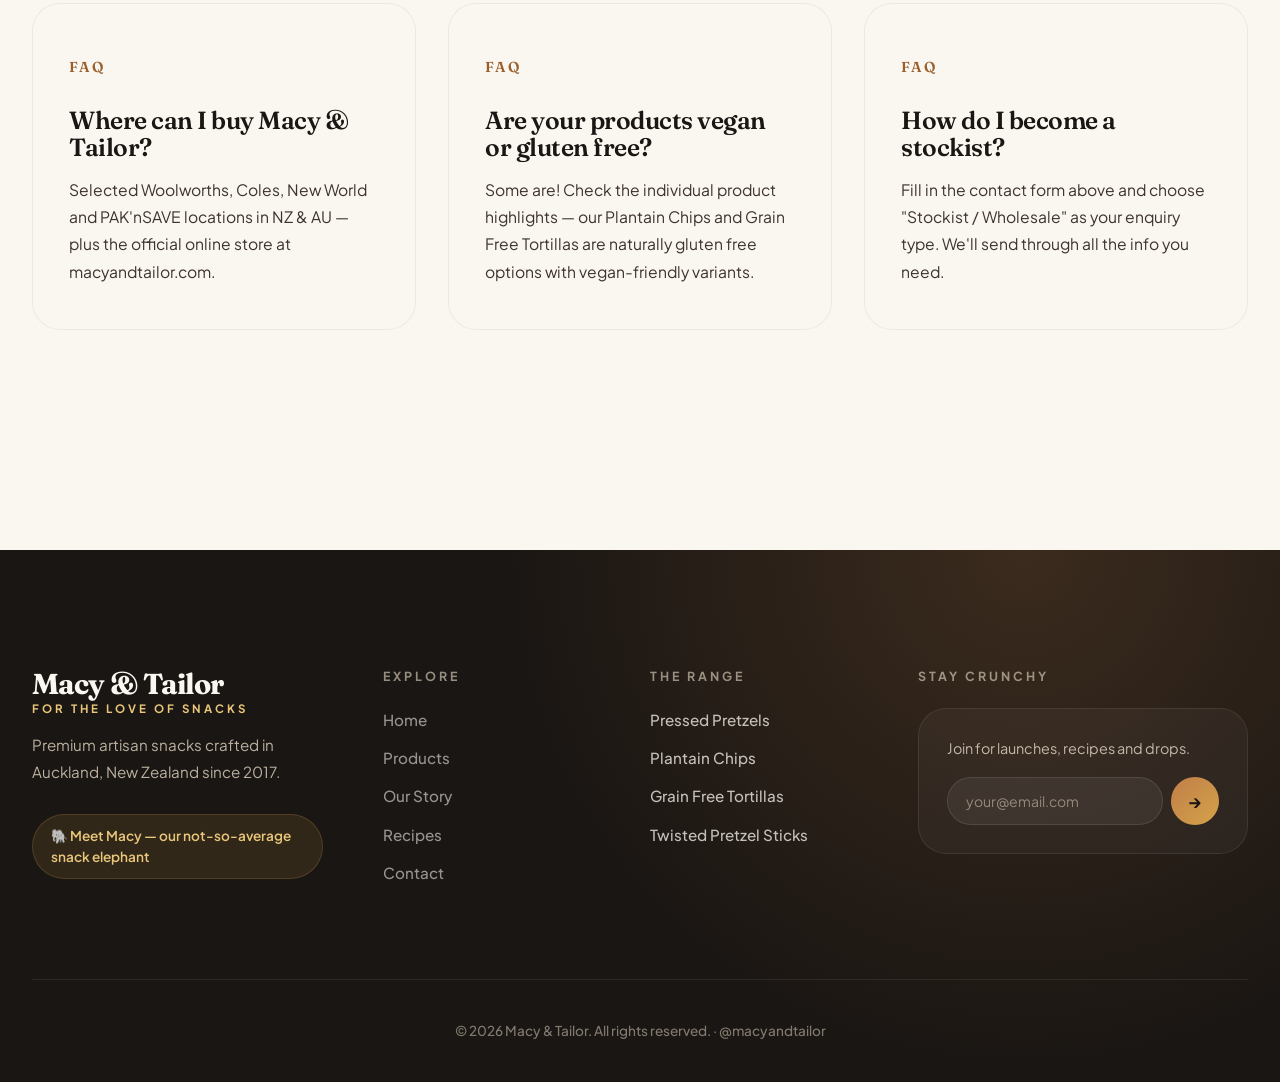
==== commit ef73254c: "Fix hero video, card images, and video content across the site - Hero now plays the brand's own "Mac" ====
--- a/contact.html
+++ b/contact.html
@@ -174,7 +174,7 @@
       preload="auto"
       poster="https://images.unsplash.com/photo-1581090700227-1e37b190418e?w=1600&auto=format&fit=crop&q=60"
     >
-      <source src="https://cdn.pixabay.com/video/2022/09/25/132535-753956296_small.mp4" type="video/mp4">
+      <source src="https://upload.wikimedia.org/wikipedia/commons/transcoded/3/3c/Brezelschlingmaschine_der_Gro%C3%9Fb%C3%A4ckerei_Heitzmann_in_Bad_Krozingen-Biengen.webm/Brezelschlingmaschine_der_Gro%C3%9Fb%C3%A4ckerei_Heitzmann_in_Bad_Krozingen-Biengen.webm.480p.vp9.webm" type="video/webm">
     </video>
     <div class="ambient-overlay">
       <div class="ambient-text reveal">
--- a/index.css
+++ b/index.css
@@ -643,6 +643,30 @@
   z-index: 1;
 }
 
+/* Brand YouTube spot fades in over the native footage once it plays */
+.hero-brand-player {
+  position: absolute;
+  inset: 0;
+  display: flex;
+  align-items: center;
+  justify-content: center;
+  overflow: hidden;
+  z-index: 1;
+  opacity: 0;
+  visibility: hidden;
+  transition: opacity 1s ease, visibility 1s ease;
+}
+
+.hero-brand-player.playing {
+  opacity: 1;
+  visibility: visible;
+}
+
+.hero-brand-player iframe {
+  pointer-events: none;
+  max-width: none;
+}
+
 .hero-video-overlay {
   position: absolute;
   inset: 0;
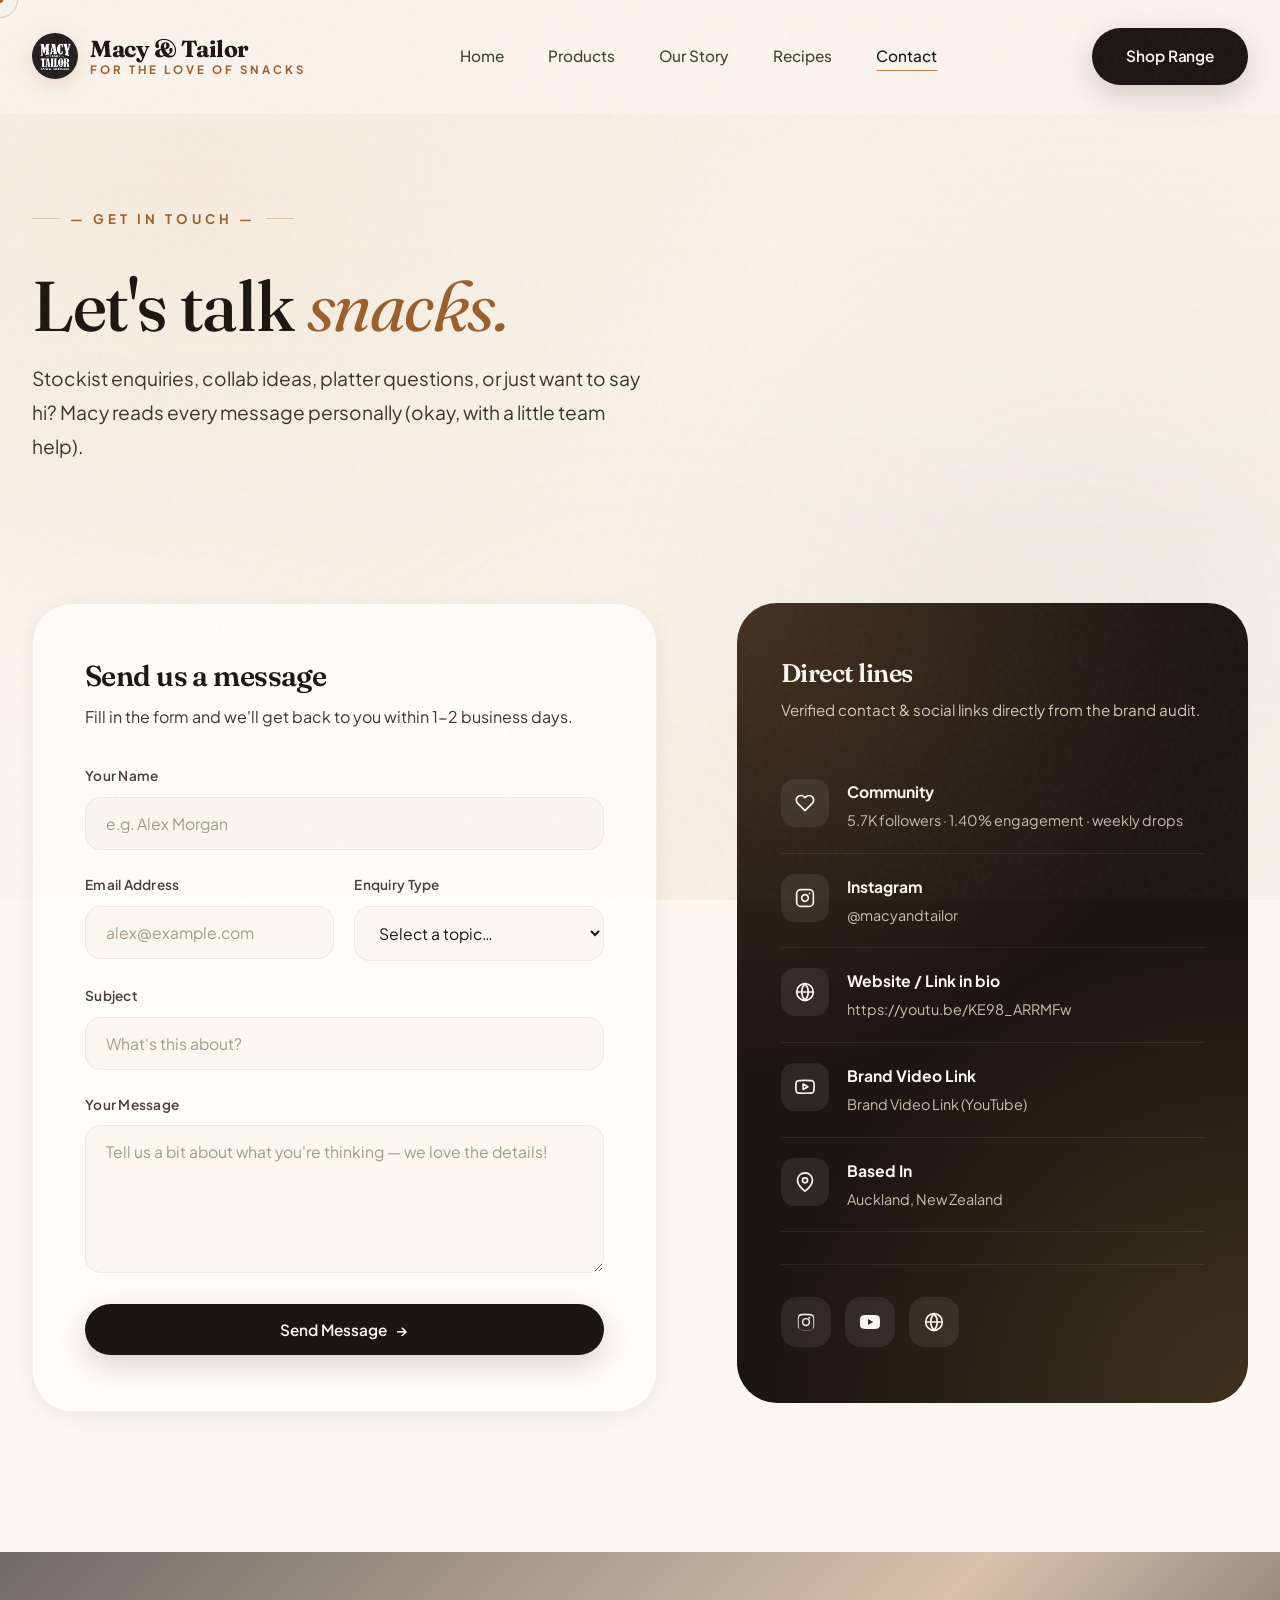
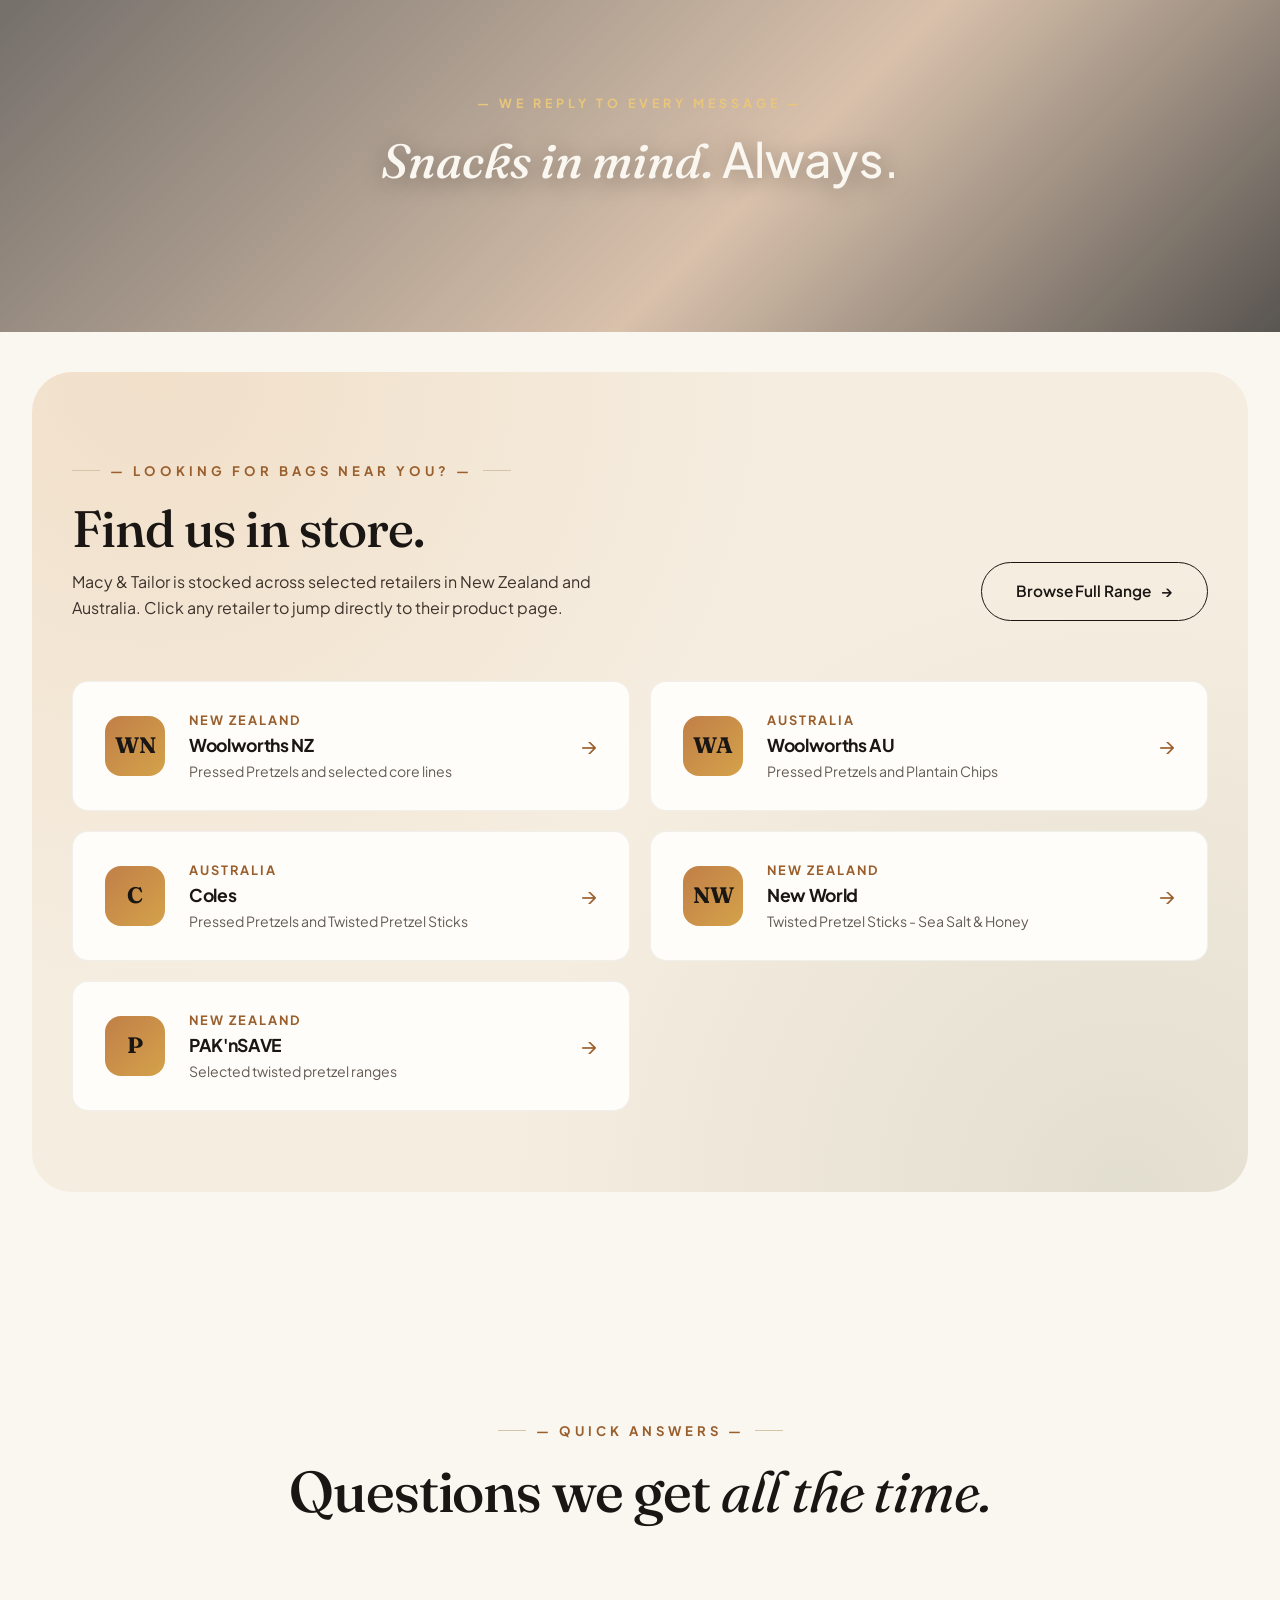
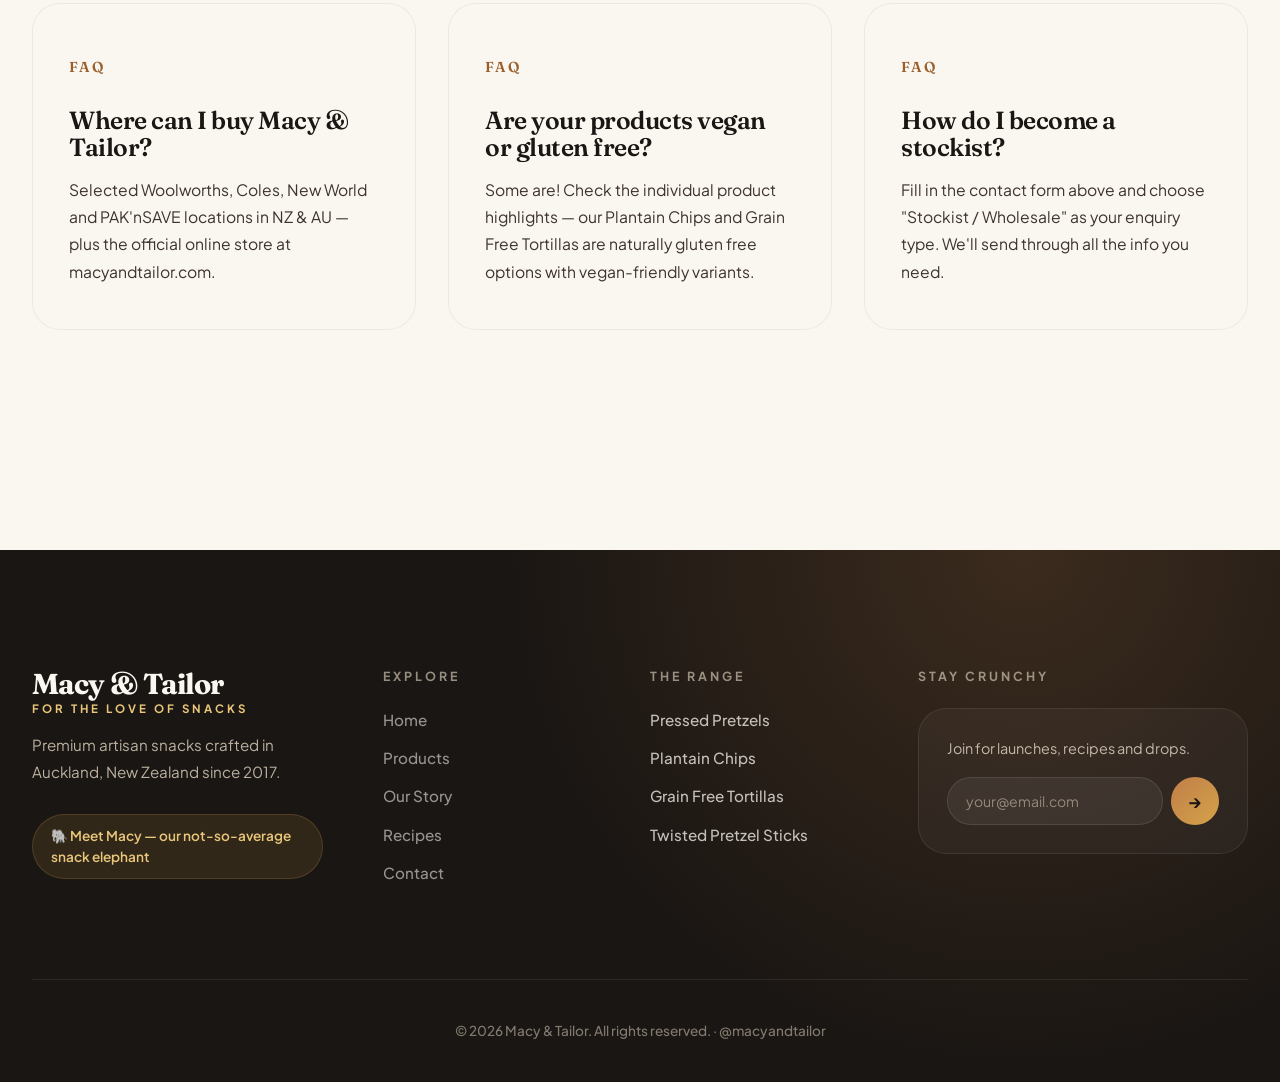
==== commit 60c13112: "Replace elephant emoji logo with logo.jpeg across the site Swap the header logo mark and favicon on " ====
--- a/contact.html
+++ b/contact.html
@@ -6,7 +6,7 @@
   <title>Contact | Macy & Tailor</title>
   <meta name="description" content="Get in touch with the Macy & Tailor team — enquiries, stockists, collaborations, platters and snack love. Reach us on Instagram @macyandtailor.">
   <link rel="stylesheet" href="index.css">
-  <link rel="icon" type="image/svg+xml" href="data:image/svg+xml,%3Csvg xmlns='http://www.w3.org/2000/svg' viewBox='0 0 100 100'%3E%3Ctext y='.9em' font-size='90'%3E🐘%3C/text%3E%3C/svg%3E">
+  <link rel="icon" type="image/jpeg" href="logo.jpeg">
 </head>
 <body>
 
@@ -20,7 +20,7 @@
   <header>
     <div class="container nav-wrapper">
       <a href="index.html" class="logo-container">
-        <div class="logo-mark">🐘</div>
+        <img src="logo.jpeg" alt="Macy & Tailor logo" class="logo-mark">
         <div class="brand-name">
           Macy & Tailor
           <span>For the Love of Snacks</span>
--- a/index.css
+++ b/index.css
@@ -243,14 +243,8 @@
   width: 46px;
   height: 46px;
   border-radius: 50%;
+  object-fit: cover;
   background: linear-gradient(135deg, var(--caramel) 0%, var(--gold) 100%);
-  display: flex;
-  align-items: center;
-  justify-content: center;
-  font-size: 22px;
-  font-weight: 800;
-  color: var(--cream);
-  font-family: 'Fraunces', serif;
   box-shadow: 0 6px 20px rgba(193, 127, 72, 0.25);
   transition: var(--transition-smooth);
   position: relative;
@@ -269,10 +263,6 @@
 .logo-container:hover .logo-mark {
   transform: rotate(-8deg) scale(1.08);
   box-shadow: 0 10px 30px rgba(193, 127, 72, 0.35);
-}
-
-.logo-container:hover .logo-mark::after {
-  transform: translateX(100%);
 }
 
 .brand-name {
